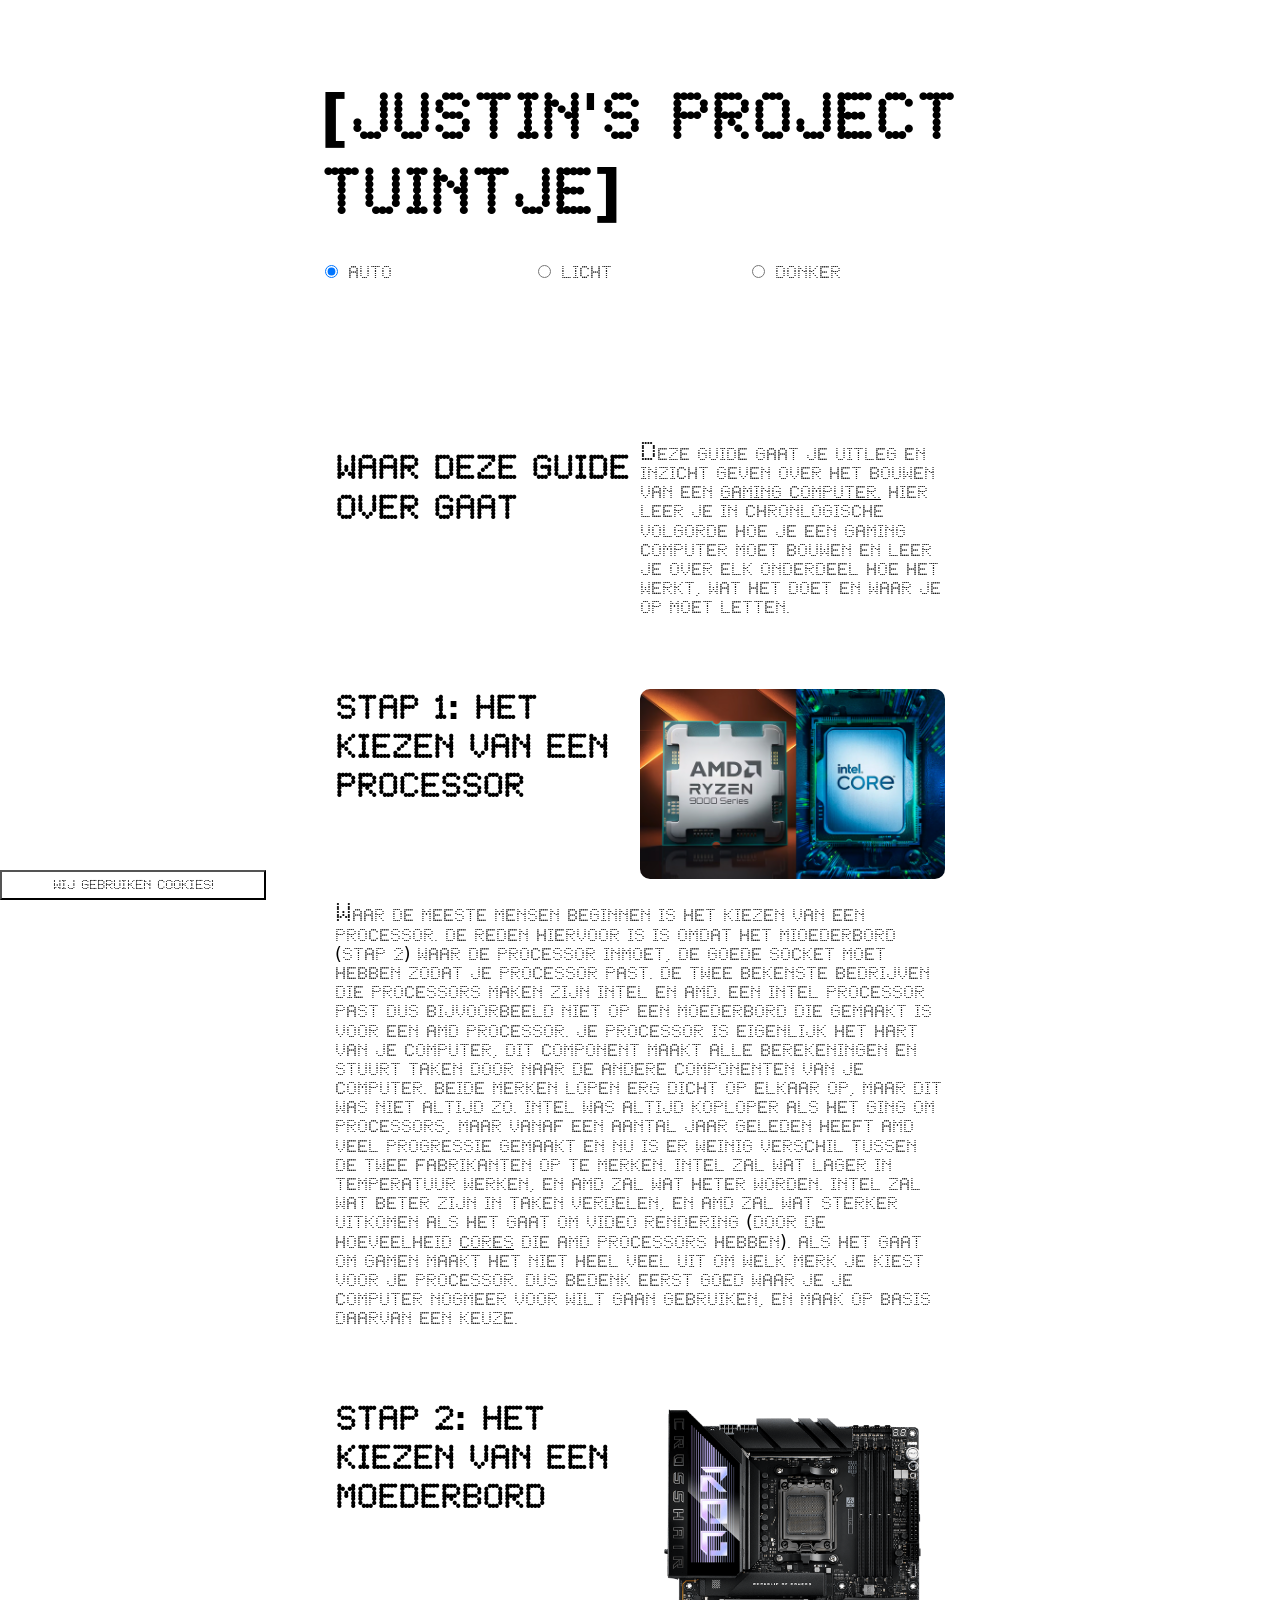
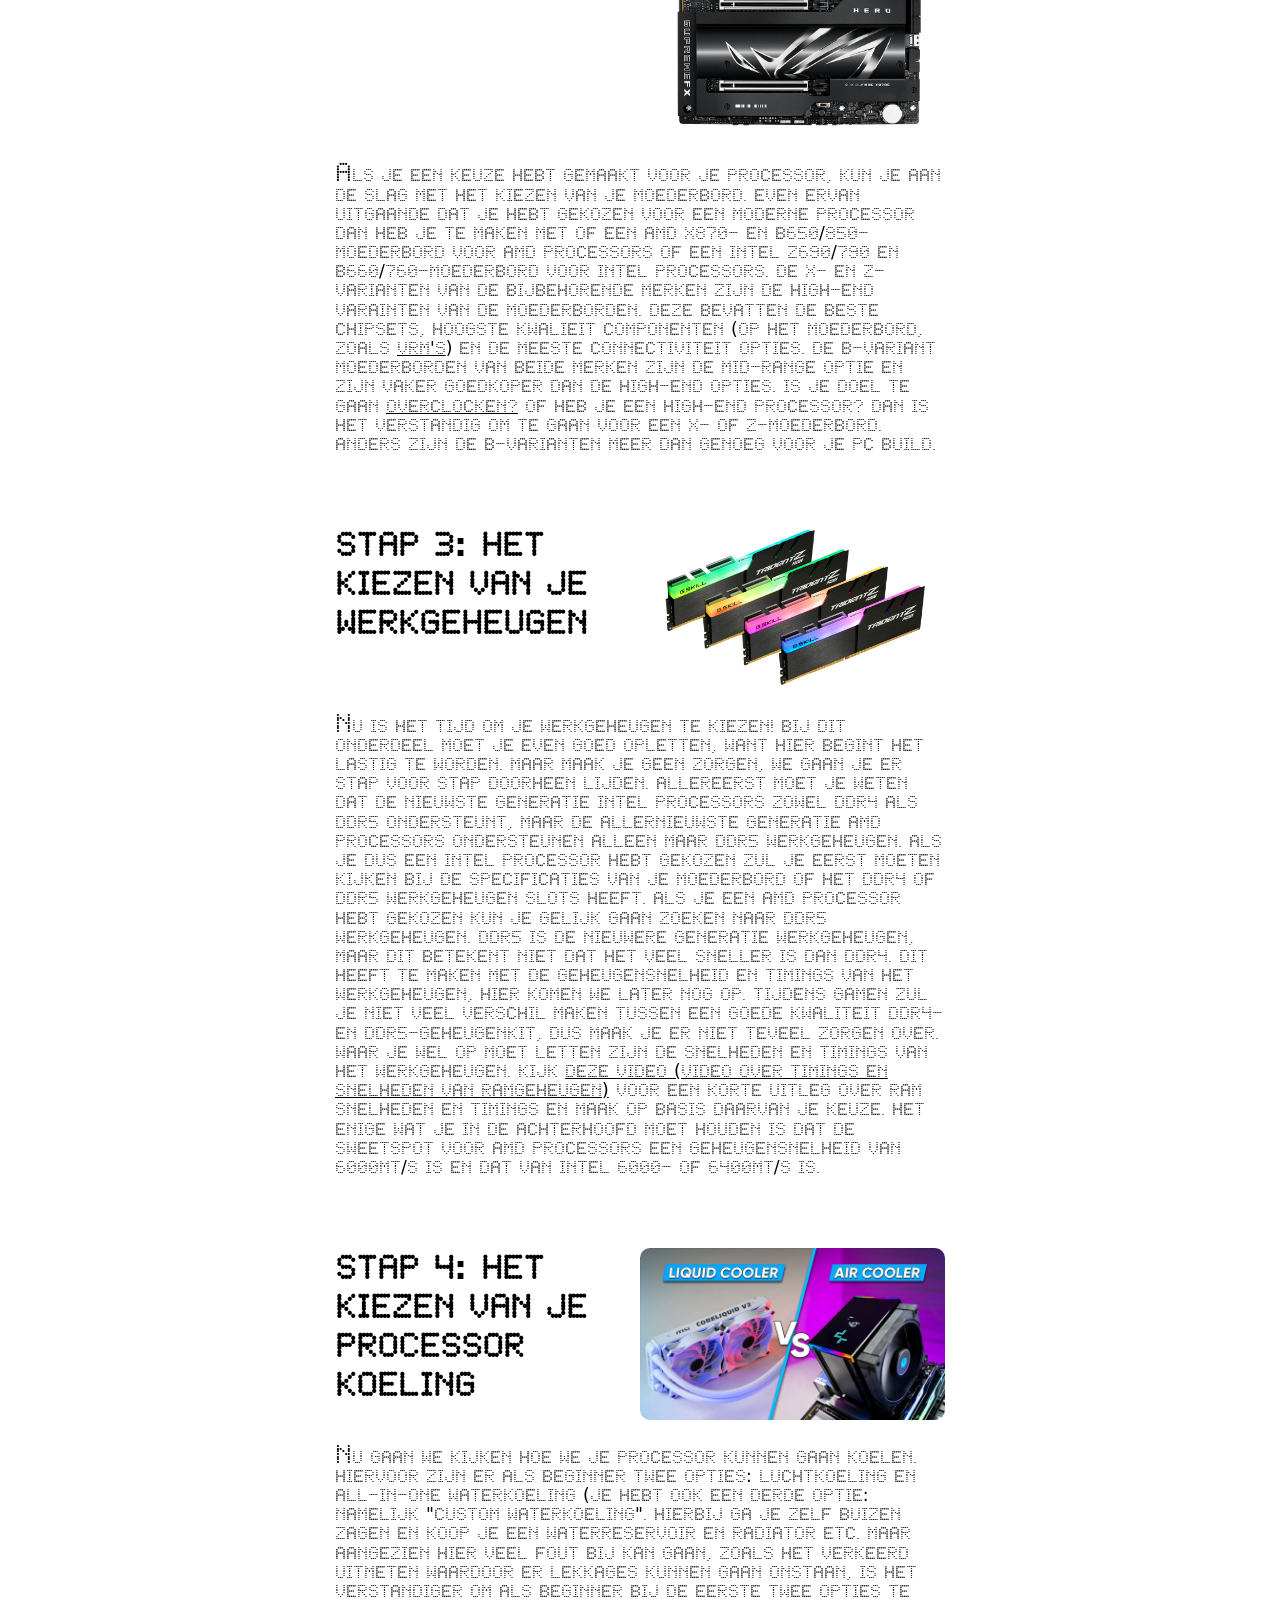
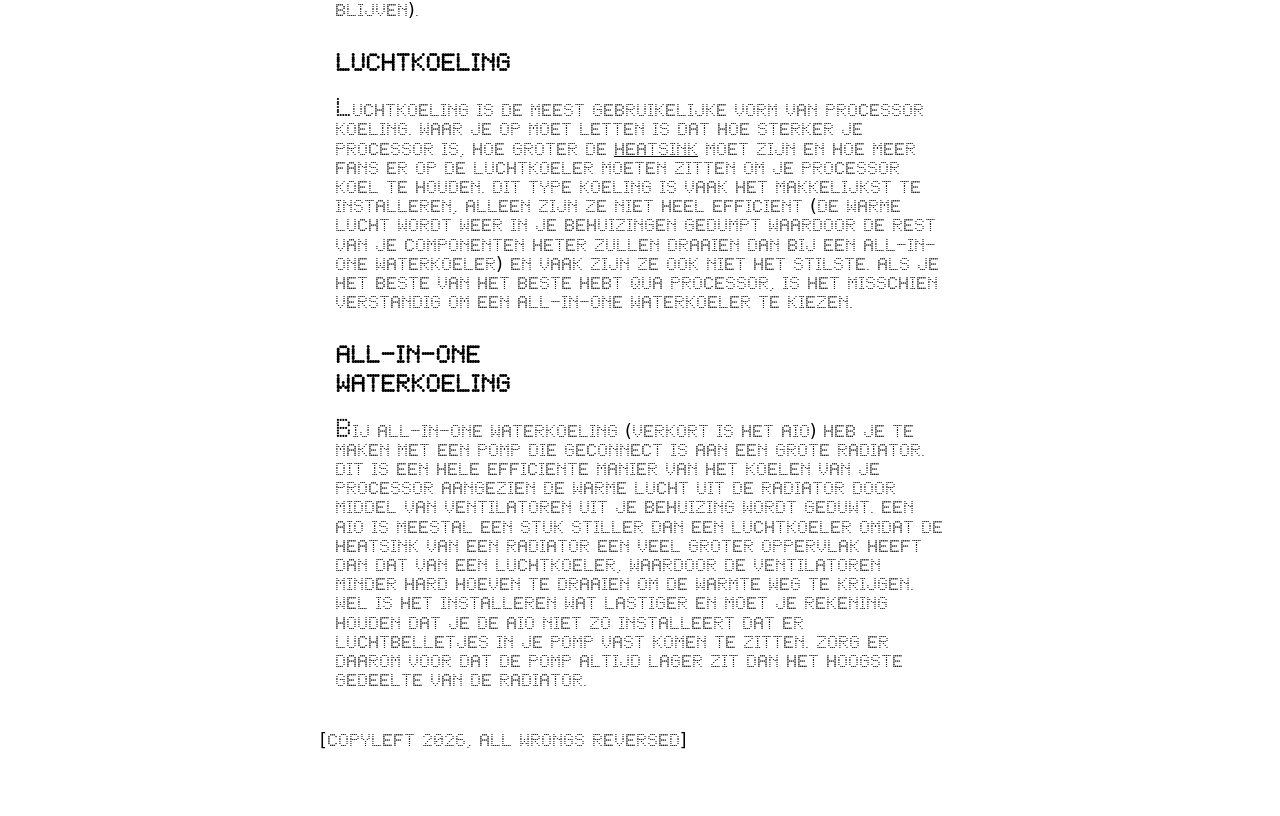
==== index.html @ 969cfd51 "aanpassingen htlm (alweer)" ====
<!doctype html>
<html lang="nl">
  <head>
    <meta charset="UTF-8" />
    <meta name="viewport" content="width=device-width, initial-scale=1.0" />
    <meta name="author" content="[jouw naam]" />
    <meta name="color-scheme" content="dark light" />

    <title>[Project tuintje van Justin]</title>
    <link rel="stylesheet" href="./assets/style/normal.css" />
    <script defer src="./assets/style/script.js"></script>

    <!-- Importeer het webring component, voeg jouw eigen domein toe in data-page -->
    <script
      data-page="[https://voorbeeld.nl]"
      src="https://digitaaltuintje.nl/webring.js"
      defer
    ></script>
  </head>
  <body>
    <h1>[Justin's project tuintje]</h1>
    <form>
      <label for="system-mode">
        <input
          type="radio"
          id="system-mode"
          name="color-theme"
          aria-label="Automatische light-dark mode"
          value="auto"
          checked
        />
        auto
      </label>
      <label for="light-mode">
        <input
          type="radio"
          id="light-mode"
          aria-label="lichte modus"
          name="color-theme"
          value="light"
        />
        Licht
      </label>
      <label for="dark-mode">
        <input
          type="radio"
          id="dark-mode"
          aria-label="Donkere modus"
          name="color-theme"
          value="dark"
        />
        Donker
      </label>
    </form>

    <main>
      <button onclick="openDialog()">Wij gebruiken cookies!</button>
      <dialog>
        <form method="dialog">
          <h2>Wij maken gebruik van cookies</h2>
          <p>
            Dit houdt in dat als je deze website bezoekt er data over je wordt
            verzameld en gedeeld wordt met onze partners. Data die over je
            verzameld wordt kan zijn gebruiksvoorkeuren (zoals systeem taal,
            regio), site activiteit en gedragsgevegens (reclame's die je hebt
            bezocht, device type, bezochte webpagina's etc).
          </p>
          <h3>Noodzakelijke cookies</h3>
          <p>
            Deze cookies zijn noodzakelijk voor een goede werking van de
            website. Ze zorgen ervoor dat je blijft ingelogd als je de website
            verlaat, of bij het onthouden van je cookie-instellingen. Zonder
            deze cookies kunnen bepaalde onderdelen van de website niet goed
            werken.
          </p>
          <button type="button" aria-label="Aan voor Noodzakelijke cookies">
            Aan
          </button>
          <button type="button" aria-label="Uit voor Noodzakelijke cookies">
            Uit
          </button>
          <h3>Analytische cookies</h3>
          <p>
            Deze cookies zijn bedoeld om de website eigenaar te laten begrijpen
            hoe de bezoeker de website gebruikt. Deze cookies kunnen bijhouden
            hoevaak de pagina's worden bezocht, hoe lang bezoekers op de pagina
            blijven en welke knoppen het meest worden aangeklikt.
          </p>
          <button type="button" aria-label="Aan voor Analytische cookies">
            Aan
          </button>
          <button type="button" aria-label="Uit voor Analytische cookies">
            Uit
          </button>
          <h3>voorkeurscookies</h3>
          <p>
            Deze cookies zijn ervoor bedoeld om gebruikersvoorkeuren en
            instellingen te onthouden. Deze cookies kunnen onthouden dat je de
            website in licht- of donkere-modus gebruikt of de geselecteerde
            taal. Hierdoor hoef je je voorkeuren niet opnieuw in te stellen als
            je de webite opnieuw bezoekt.
          </p>
          <button type="button" aria-label="Aan voor Voorkeurs cookies">
            Aan
          </button>
          <button type="button" aria-label="Uit voor Voorkeurs cookies">
            Uit
          </button>
          <h3>advertentiecookis</h3>
          <p>
            Deze cookies onthouden welke pagina's of producten je hebt bekeken,
            zo kunnen er gepersonaliseerde advertenties aan je worden getoond.
          </p>
          <button type="button" aria-label="Aan voor Advertentie cookies">
            Aan
          </button>
          <button type="button" aria-label="Uit voor Advertentie cookies">
            Uit
          </button>
          <h3>beveiligingscookies</h3>
          <p>
            Deze cookies helpen de gebruiker te beschermen tegen misbruik en
            aanvallen. Ze controleren bijvoorbeeld of verzoeken van een normale
            gebruiker afkomstig zijn en kunnen worden gebruikt om verdachte
            activiteiten te herkennen.
          </p>
          <button type="button" aria-label="Aan voor Beveiligings cookies">
            Aan
          </button>
          <button type="button" aria-label="Uit voor Beveiligingscookies">
            Uit
          </button>
        </form>
      </dialog>
      <article>
        <h2>Waar deze guide over gaat</h2>
        <p class="eersteParagraaf">
          Deze guide gaat je uitleg en inzicht geven over het bouwen van een
          <a
            href="https://en.wikipedia.org/wiki/Gaming_computer"
            target="_blank"
            >gaming computer.</a
          >
          Hier leer je in chronlogische volgorde hoe je een gaming computer moet
          bouwen en leer je over elk onderdeel hoe het werkt, wat het doet en
          waar je op moet letten.
        </p>
      </article>
      <article>
        <h2>Stap 1: Het kiezen van een processor</h2>
        <img
          src="/Afbeeldingen/AMD-vs-intel-CPU-graphic.jpg"
          alt="Foto van een Amd- en intel-processor"
        />
        <p>
          Waar de meeste mensen beginnen is het kiezen van een processor. De
          reden hiervoor is is omdat het mioederbord (stap 2) waar de processor
          inmoet, de goede socket moet hebben zodat je processor past. De twee
          bekenste bedrijven die processors maken zijn Intel en Amd. Een intel
          processor past dus bijvoorbeeld niet op een moederbord die gemaakt is
          voor een Amd processor. Je processor is eigenlijk het hart van je
          computer, dit component maakt alle berekeningen en stuurt taken door
          naar de andere componenten van je computer. Beide merken lopen erg
          dicht op elkaar op, maar dit was niet altijd zo. Intel was altijd
          koploper als het ging om processors, maar vanaf een aantal jaar
          geleden heeft Amd veel progressie gemaakt en nu is er weinig verschil
          tussen de twee fabrikanten op te merken. Intel zal wat lager in
          temperatuur werken, en amd zal wat heter worden. Intel zal wat beter
          zijn in taken verdelen, en amd zal wat sterker uitkomen als het gaat
          om video rendering (door de hoeveelheid
          <a
            href="https://www.tomshardware.com/news/cpu-core-definition,37658.html"
            target="_blank"
            >cores</a
          >
          die amd processors hebben). Als het gaat om gamen maakt het niet heel
          veel uit om welk merk je kiest voor je processor. Dus bedenk eerst
          goed waar je je computer nogmeer voor wilt gaan gebruiken, en maak op
          basis daarvan een keuze.
        </p>
      </article>
      <article>
        <h2>Stap 2: Het kiezen van een moederbord</h2>
        <img
          src="/Afbeeldingen/asus-rog-x870-e-hero.png"
          alt="foto van een Asus rog x870 moederbord"
        />
        <p>
          Als je een keuze hebt gemaakt voor je processor, kun je aan de slag
          met het kiezen van je moederbord. Even ervan uitgaande dat je hebt
          gekozen voor een moderne processor dan heb je te maken met of een Amd
          X870- en B650/850-moederbord voor Amd processors of een Intel Z690/790
          en B660/760-moederbord voor Intel processors. De X- en Z-varianten van
          de bijbehorende merken zijn de High-end varainten van de moederborden.
          Deze bevatten de beste chipsets, hoogste kwalieit componenten (op het
          moederbord, zoals
          <a
            href="https://www.corsair.com/us/en/explorer/glossary/what-are-vrms-on-a-motherboard/?srsltid=AfmBOoroQTD5XVGkFcjOzYCezVe9F6agPWI-8x5QyRUyrDZuUMSzJDFZ"
            target="_blank"
            >vrm's</a
          >) en de meeste connectiviteit opties. De B-variant moederborden van
          beide merken zijn de mid-range optie en zijn vaker goedkoper dan de
          high-end opties. Is je doel te gaan
          <a href="https://en.wikipedia.org/wiki/Overclocking" target="_blank"
            >overclocken?</a
          >
          Of heb je een high-end processor? Dan is het verstandig om te gaan
          voor een X- of Z-moederbord. Anders zijn de B-varianten meer dan
          genoeg voor je pc build.
        </p>
      </article>
      <article>
        <h2>Stap 3: Het kiezen van je werkgeheugen</h2>
        <img
          src="/Afbeeldingen/werkgeheugen.png"
          alt="Werkgeheugen van het merk G.skill"
        />
        <p>
          Nu is het tijd om je werkgeheugen te kiezen! Bij dit onderdeel moet je
          even goed opletten, want hier begint het lastig te worden. Maar maak
          je geen zorgen, we gaan je er stap voor stap doorheen lijden.
          Allereerst moet je weten dat de nieuwste generatie Intel processors
          zowel DDR4 als DDR5 ondersteunt, maar de allernieuwste generatie Amd
          processors ondersteunen alleen maar DDR5 werkgeheugen. Als je dus een
          Intel processor hebt gekozen zul je eerst moeten kijken bij de
          specificaties van je moederbord of het DDR4 of DDR5 werkgeheugen slots
          heeft. Als je een Amd processor hebt gekozen kun je gelijk gaan zoeken
          naar DDR5 werkgeheugen. DDR5 is de nieuwere generatie werkgeheugen,
          maar dit betekent niet dat het veel sneller is dan DDR4. Dit heeft te
          maken met de geheugensnelheid en timings van het werkgeheugen, hier
          komen we later nog op. Tijdens gamen zul je niet veel verschil maken
          tussen een goede kwaliteit DDR4- en DDR5-geheugenkit, dus maak je er
          niet teveel zorgen over. Waar je wel op moet letten zijn de snelheden
          en timings van het werkgeheugen. Kijk
          <a
            href="https://youtu.be/xYmOhUXgUp0?si=ZTJs4RPpckE2D-NC"
            target="_blank"
            >deze video (video over timings en snelheden van ramgeheugen)</a
          >
          voor een korte uitleg over ram snelheden en timings en maak op basis
          daarvan je keuze. Het enige wat je in de achterhoofd moet houden is
          dat de sweetspot voor AMD processors een geheugensnelheid van 6000MT/s
          is en dat van intel 6000- of 6400MT/s is.
        </p>
      </article>
      <article>
        <h2>Stap 4: Het kiezen van je processor koeling</h2>
        <img
          src="/Afbeeldingen/air-vs-liquid-cooling-pc.jpg"
          alt="Foto van een Luchtkoeler en een All-in-one waterkoeler"
        />
        <p>
          Nu gaan we kijken hoe we je processor kunnen gaan koelen. Hiervoor
          zijn er als beginner twee opties: luchtkoeling en All-in-one
          waterkoeling (je hebt ook een derde optie: namelijk "custom
          waterkoeling". Hierbij ga je zelf buizen zagen en koop je een
          waterreservoir en radiator etc. Maar aangezien hier veel fout bij kan
          gaan, zoals het verkeerd uitmeten waardoor er lekkages kunnen gaan
          onstaan, is het verstandiger om als beginner bij de eerste twee opties
          te blijven).
        </p>
        <h3>Luchtkoeling</h3>
        <p>
          Luchtkoeling is de meest gebruikelijke vorm van processor koeling.
          Waar je op moet letten is dat hoe sterker je processor is, hoe groter
          de
          <a
            href="https://www.corsair.com/us/en/explorer/diy-builder/cpu-coolers/what-is-a-heatsink/?srsltid=AfmBOoq-lfSpPiIoEZIoAhOpEZkceCC5BJKoafdk7Y1KDNQaMpU4NjB3"
            target="_blank"
            >heatsink</a
          >
          moet zijn en hoe meer fans er op de luchtkoeler moeten zitten om je
          processor koel te houden. Dit type koeling is vaak het makkelijkst te
          installeren, alleen zijn ze niet heel efficient (de warme lucht wordt
          weer in je behuizingen gedumpt waardoor de rest van je componenten
          heter zullen draaien dan bij een All-in-one waterkoeler) en vaak zijn
          ze ook niet het stilste. Als je het beste van het beste hebt qua
          processor, is het misschien verstandig om een All-in-one waterkoeler
          te kiezen.
        </p>
        <h3>All-in-one waterkoeling</h3>
        <p>
          Bij All-in-one waterkoeling (verkort is het Aio) heb je te maken met
          een pomp die geconnect is aan een grote radiator. Dit is een hele
          efficiente manier van het koelen van je processor aangezien de warme
          lucht uit de radiator door middel van ventilatoren uit je behuizing
          wordt geduwt. Een aio is meestal een stuk stiller dan een luchtkoeler
          omdat de heatsink van een radiator een veel groter oppervlak heeft dan
          dat van een luchtkoeler, waardoor de ventilatoren minder hard hoeven
          te draaien om de warmte weg te krijgen. Wel is het installeren wat
          lastiger en moet je rekening houden dat je de aio niet zo installeert
          dat er luchtbelletjes in je pomp vast komen te zitten. Zorg er daarom
          voor dat de pomp altijd lager zit dan het hoogste gedeelte van de
          radiator.
        </p>
      </article>
    </main>

    <footer>
      <p>[Copyleft 2026, all wrongs reversed]</p>
    </footer>
  </body>
</html>
---- assets/style/normal.css ----
/* FONT FACES */
@font-face {
  font-family: "Comic Relief";
  src: url(../type/ComicRelief-Regular.woff2);
  font-weight: 400;
  font-style: normal;
}

@font-face {
  font-family: "Lcd";
  src: url(../type/LED\ Dot-Matrix\ 400.ttf);
}

/*HTML EN SELECTORS*/

html {
  --whitespace-s: 1em;
  --whitespace-m: calc(var(--whitespace-s) * 2);
  --whitespace-l: calc(var(--whitespace-s) * 4);
  --whitespace-xs: calc(var(--whitespace-s) * 0.5);

  --step--6: clamp(0.4376rem, 0.5861rem + -0.1649vw, 0.549rem);
  --step--5: clamp(0.5858rem, 0.5747rem + 0.049vw, 0.6188rem);
  --step--4: clamp(0.625rem, 0.5417rem + 0.3704vw, 0.875rem);
  --step--3: clamp(0.6669rem, 0.4768rem + 0.845vw, 1.2373rem);

  --step--2: clamp(0.7815rem, 0.9106rem + -0.1435vw, 0.8784rem);
  --step--1: clamp(0.9372rem, 0.8813rem + 0.2486vw, 1.105rem);
  --step-0: clamp(1rem, 0.8125rem + 0.8333vw, 1.5625rem);
  --step-1: clamp(1.067rem, 0.6862rem + 1.6924vw, 2.2094rem);
  --step-2: clamp(1.1385rem, 0.4766rem + 2.9416vw, 3.1241rem);
  --step-3: clamp(1.2148rem, 0.1472rem + 4.7447vw, 4.4174rem);
  --step-4: clamp(1.2962rem, -0.3539rem + 7.3334vw, 6.2462rem);
  --step-5: clamp(1.383rem, -1.1001rem + 11.0358vw, 8.8322rem);

  color-scheme: light dark;
}

html:has([value="light"]:checked) {
  color-scheme: light;
  --background: linear-gradient(rgba(255, 246, 207, 1), rgba(255, 226, 99, 1));
  --textcolor: #0860bf;
  --bordercolor: 3px solid #595959;
  --colorlink: #f7b059;
  --colorvisited: purple;
  --coloroutline: 0.2em dotted red;
  --colorButtonDialog: rgb(230, 205, 91);
  --colorbuttonfocus: rgb(255, 247, 213);
  --colorbuttonactive: rgb(193, 186, 159);
}

html:has([value="dark"]:checked) {
  color-scheme: dark;
  --background: linear-gradient(rgba(91, 0, 181, 1), rgba(170, 0, 255, 1));
  --textcolor: #f4dd0b;
  --bordercolor: 3px solid #e8e8e8;
  --colorlink: #fd3a3a;
  --colorvisited: #d4f146;
  --coloroutline: 0.2em dotted #60f146;
  --colorButtonDialog: rgb(73, 0, 146);
  --colorbuttonfocus: rgb(193, 70, 255);
  --colorbuttonactive: rgb(136, 49, 180);
}

/*KLEUREN LINKS*/

a:link {
  color: var(--textcolor);
}

a:hover {
  color: var(--colorlink);
  font-size: 1.1em;
}

a:focus {
  color: var(--colorlink);
  outline: var(--coloroutline);
  font-size: 1.1em;
}

a:visited {
  color: var(--colorvisited);
}

button {
  font-family: "Lcd", system-ui;
}

body {
  font-family: "Lcd", system-ui;
  background-image: var(--background);
  color: var(--textcolor);
  margin-top: var(--whitespace-xs);
  margin-bottom: var(--whitespace-m);
  line-height: 1.2em;
  padding: 3em;
  max-width: 40em;
  margin: auto;
}

main p::first-letter {
  font-size: 1.5em;
}

form {
  margin-top: var(--whitespace-s);
  margin-bottom: var(--whitespace-m);
  font-size: var(--step--1);
}

img {
  max-width: 100%;
  height: auto;
  display: block;
  margin-bottom: var(--whitespace-s);
  margin-top: var(--whitespace-s);
  grid-column-start: 2;
  border-radius: 10px;
}
h1,
h2,
h3 {
  margin-top: var(--whitespace-xs);
  margin-bottom: var(--whitespace-xs);
  line-height: 1.2em;
}
h1 {
  font-size: var(--step-3);
}

h2 {
  font-size: var(--step-1);

  grid-column-start: 1;
}

h3 {
  font-size: var(--step-0);
  grid-column-start: 1;
}

article {
  border: var(--bordercolor);
  border-radius: 10px;
  padding: 15px;
  margin-top: var(--whitespace-xs);
  display: grid;
  grid-template-columns: 1fr 1fr;
}

p {
  font-size: var(--step--1);
  grid-column-start: span 2;
  margin-top: var(--whitespace-xs);
}

.eersteParagraaf {
  grid-column-start: 2;
}

/*COOKIE POPUP*/

dialog {
  background-color: var(--colorButtonDialog);
  color: var(--textcolor);
  max-width: 15em;
  max-height: 500px;
  position: fixed;
  right: 0;
  bottom: 30px;
  margin: 0;
  overflow-y: scroll;
}

form {
  display: grid;
  grid-template-columns: 1fr 1fr 1fr;
  grid-template-rows: 1fr 1fr 1fr 1fr 1fr 1fr;
}

dialog button {
  border-radius: 100%;
  color: var(--textcolor);
  padding: 0.5em;
  background-color: var(--background);
}

dialog p {
  font-size: var(--step--5);
  grid-column-start: 1;
  grid-column-end: 2;
  grid-row-start: span 6;
}

dialog h2 {
  font-size: var(--step--3);
  grid-column-start: span 4;
  grid-row-start: 1;
}

dialog h3 {
  font-size: var(--step--4);
  grid-column-start: span 4;
  grid-row-start: span 6;
}

button:first-child {
  position: fixed;
  bottom: 0;
  left: 0;
  background-color: var(--colorButtonDialog);
  color: var(--textcolor);
  padding: 0.5em 3.8em 0.5em 3.8em;
}

/*BUTTON STATES*/

button:focus {
  background-color: var(--colorbuttonfocus);
  outline: var(--coloroutline);
}

button:hover {
  background-color: var(--colorbuttonfocus);
}

button:active {
  background-color: var(--colorbuttonactive);
}
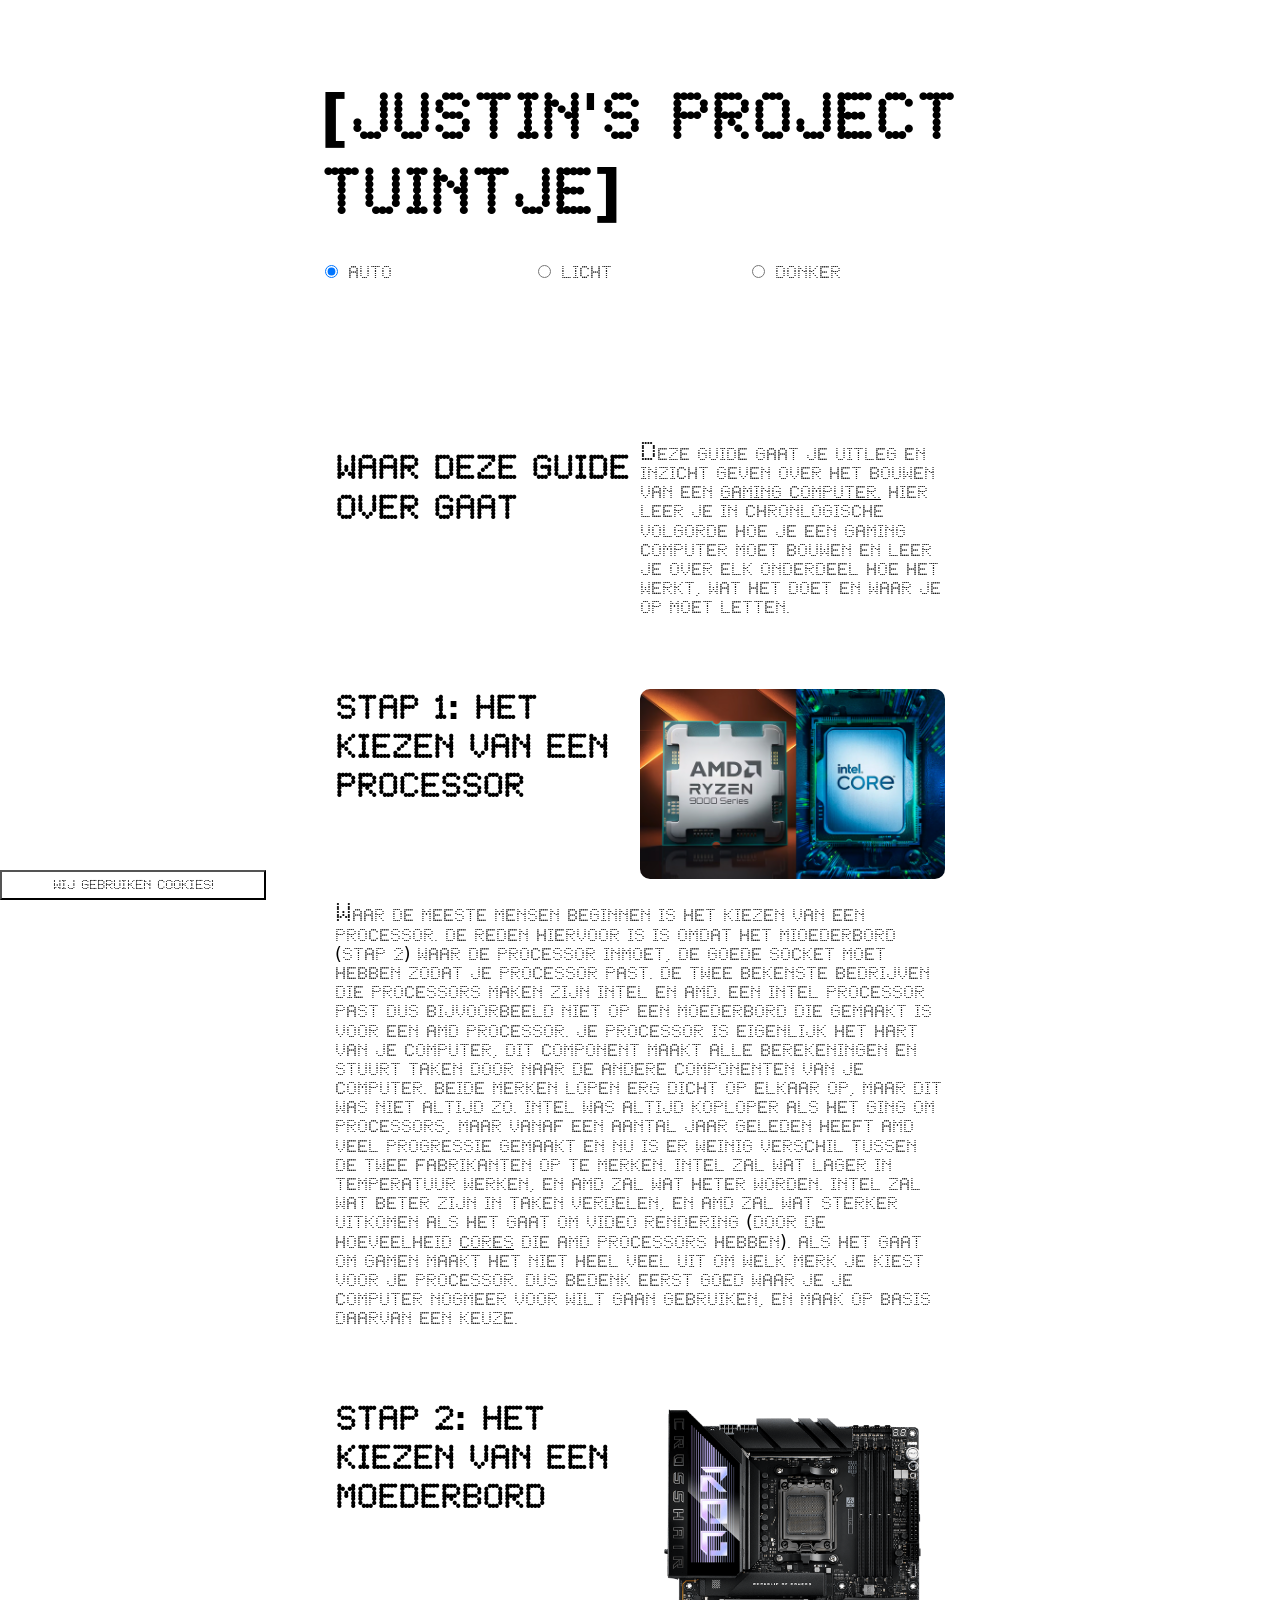
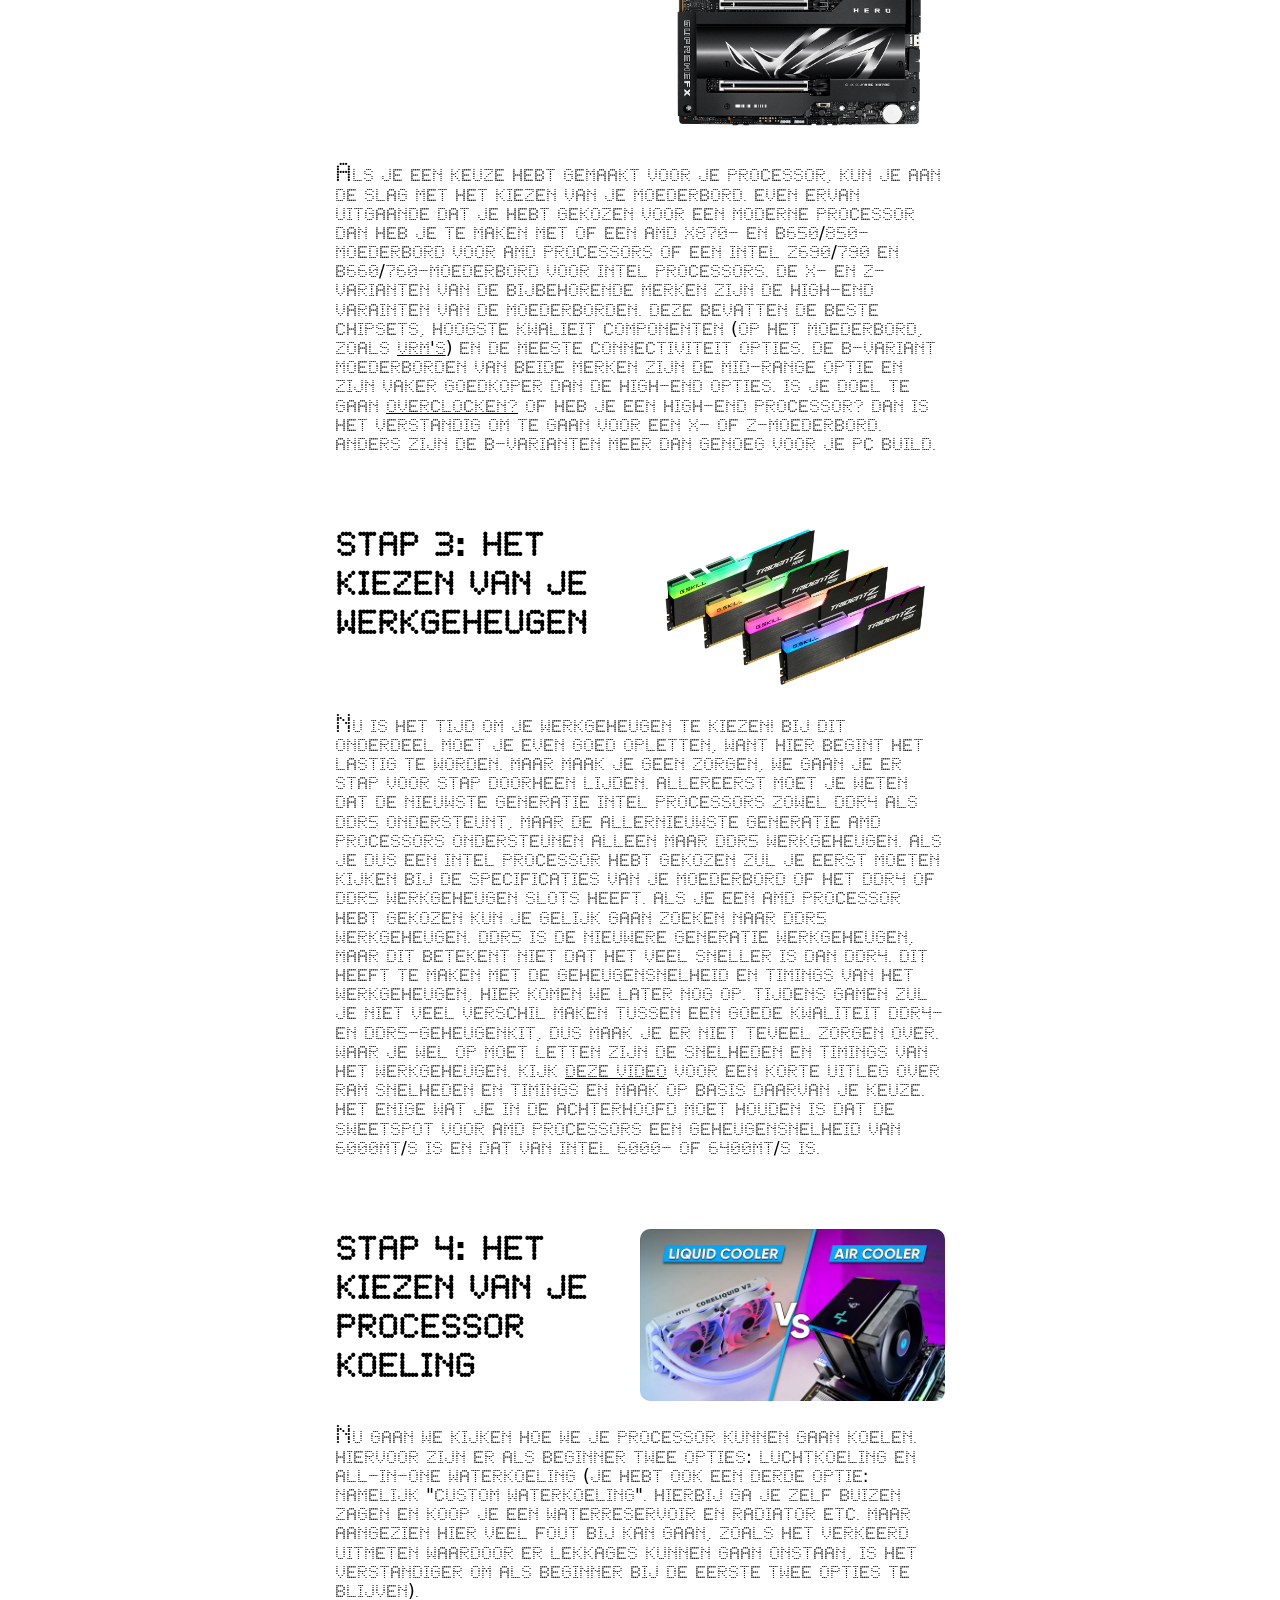
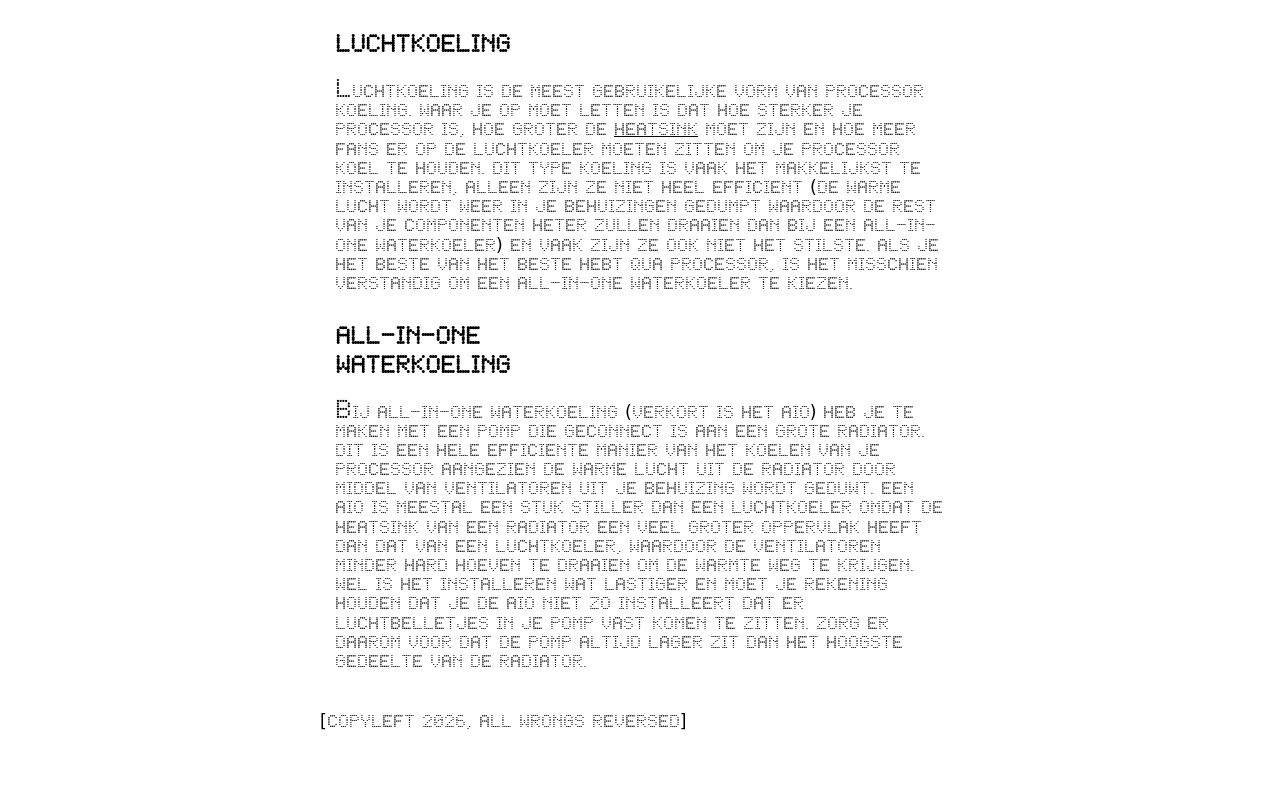
==== commit 1867cc34: "." ====
--- a/index.html
+++ b/index.html
@@ -138,6 +138,7 @@
           Deze guide gaat je uitleg en inzicht geven over het bouwen van een
           <a
             href="https://en.wikipedia.org/wiki/Gaming_computer"
+            aria-label="Link naar wikipedia over uitleg gaming computer"
             target="_blank"
             >gaming computer.</a
           >
@@ -170,6 +171,7 @@
           om video rendering (door de hoeveelheid
           <a
             href="https://www.tomshardware.com/news/cpu-core-definition,37658.html"
+            aria-label="Link naar Tomshardware over uitleg definitie processor cores"
             target="_blank"
             >cores</a
           >
@@ -196,12 +198,16 @@
           moederbord, zoals
           <a
             href="https://www.corsair.com/us/en/explorer/glossary/what-are-vrms-on-a-motherboard/?srsltid=AfmBOoroQTD5XVGkFcjOzYCezVe9F6agPWI-8x5QyRUyrDZuUMSzJDFZ"
+            aria-label="Link naar corsair forum over uitleg vrm's op een moederbord"
             target="_blank"
             >vrm's</a
           >) en de meeste connectiviteit opties. De B-variant moederborden van
           beide merken zijn de mid-range optie en zijn vaker goedkoper dan de
           high-end opties. Is je doel te gaan
-          <a href="https://en.wikipedia.org/wiki/Overclocking" target="_blank"
+          <a
+            href="https://en.wikipedia.org/wiki/Overclocking"
+            aria-label="Link naar wikipedia over wat overclocken is"
+            target="_blank"
             >overclocken?</a
           >
           Of heb je een high-end processor? Dan is het verstandig om te gaan
@@ -234,8 +240,9 @@
           en timings van het werkgeheugen. Kijk
           <a
             href="https://youtu.be/xYmOhUXgUp0?si=ZTJs4RPpckE2D-NC"
-            target="_blank"
-            >deze video (video over timings en snelheden van ramgeheugen)</a
+            aria-label="Link naar youtube over werkgeheugen snelheden en timings"
+            target="_blank"
+            >deze video</a
           >
           voor een korte uitleg over ram snelheden en timings en maak op basis
           daarvan je keuze. Het enige wat je in de achterhoofd moet houden is
@@ -267,6 +274,7 @@
           <a
             href="https://www.corsair.com/us/en/explorer/diy-builder/cpu-coolers/what-is-a-heatsink/?srsltid=AfmBOoq-lfSpPiIoEZIoAhOpEZkceCC5BJKoafdk7Y1KDNQaMpU4NjB3"
             target="_blank"
+            aria-label="Link naar corsair forum over wat een heatsink is en doet"
             >heatsink</a
           >
           moet zijn en hoe meer fans er op de luchtkoeler moeten zitten om je
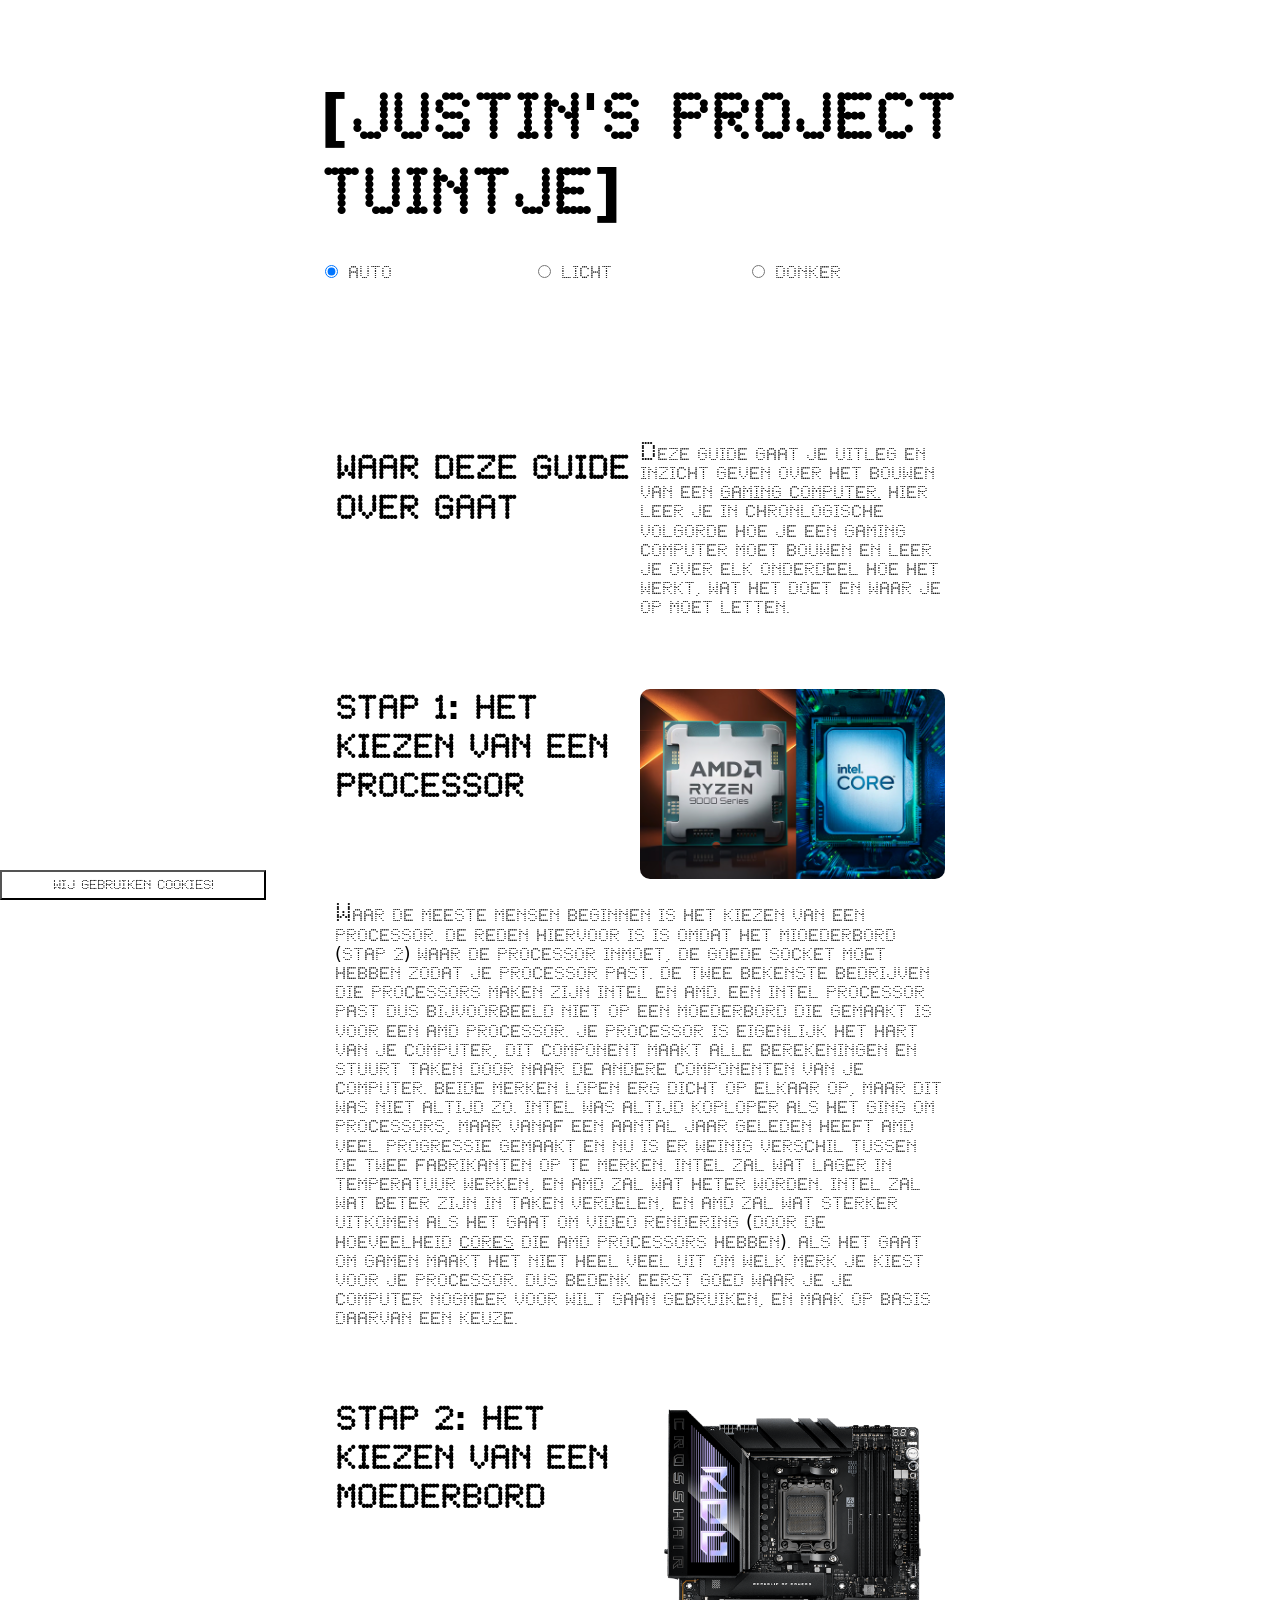
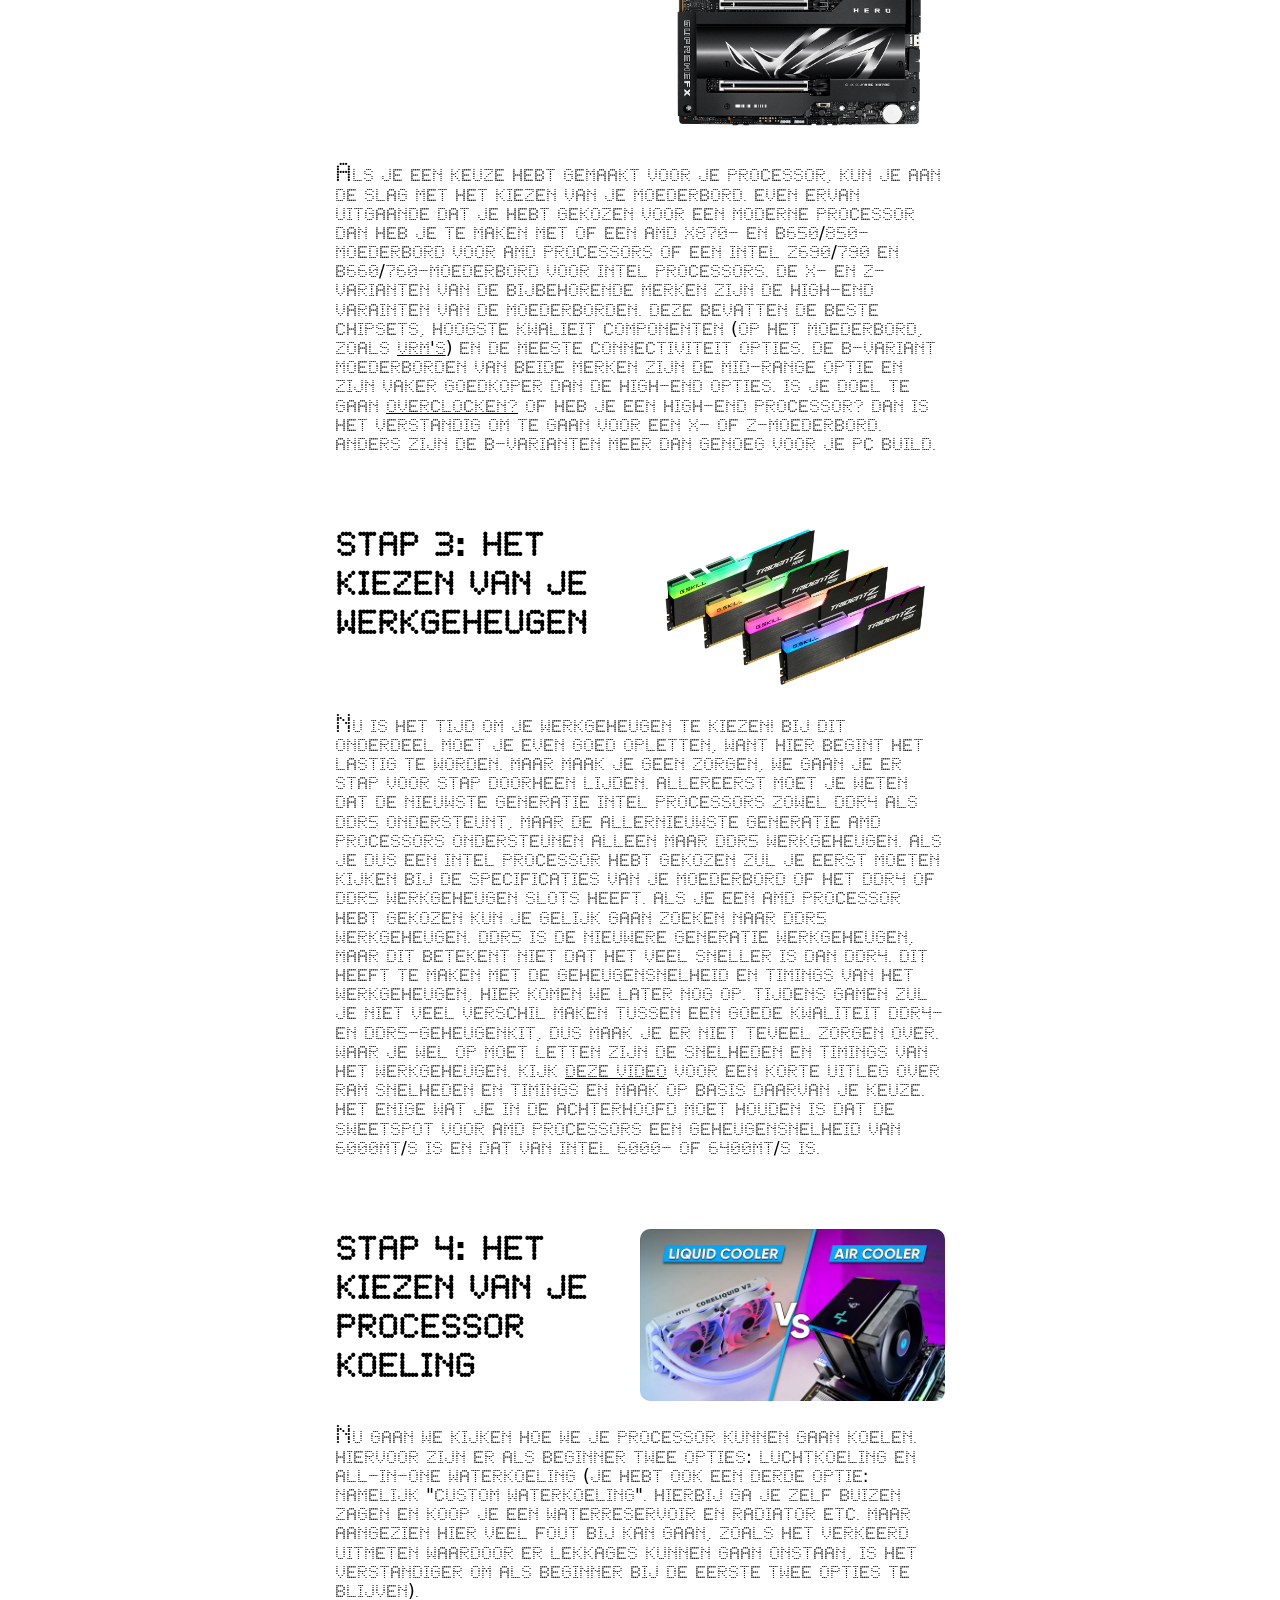
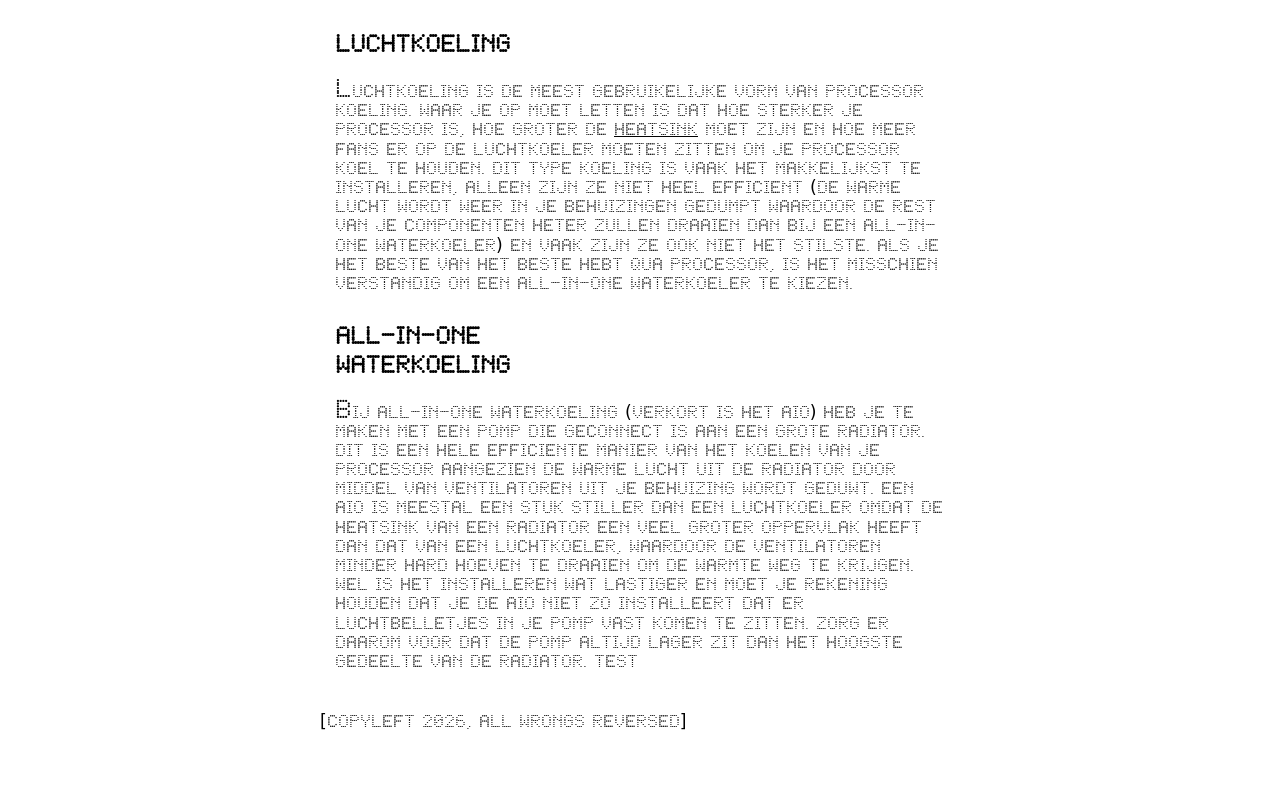
==== commit 2bbfb7db: "." ====
--- a/index.html
+++ b/index.html
@@ -299,7 +299,7 @@
           lastiger en moet je rekening houden dat je de aio niet zo installeert
           dat er luchtbelletjes in je pomp vast komen te zitten. Zorg er daarom
           voor dat de pomp altijd lager zit dan het hoogste gedeelte van de
-          radiator.
+          radiator. test
         </p>
       </article>
     </main>
--- a/assets/style/normal.css
+++ b/assets/style/normal.css
@@ -51,7 +51,7 @@
 
 html:has([value="dark"]:checked) {
   color-scheme: dark;
-  --background: linear-gradient(rgba(91, 0, 181, 1), rgba(170, 0, 255, 1));
+  --background: linear-gradient(rgb(64, 0, 127), rgb(125, 0, 188));
   --textcolor: #f4dd0b;
   --bordercolor: 3px solid #e8e8e8;
   --colorlink: #fd3a3a;
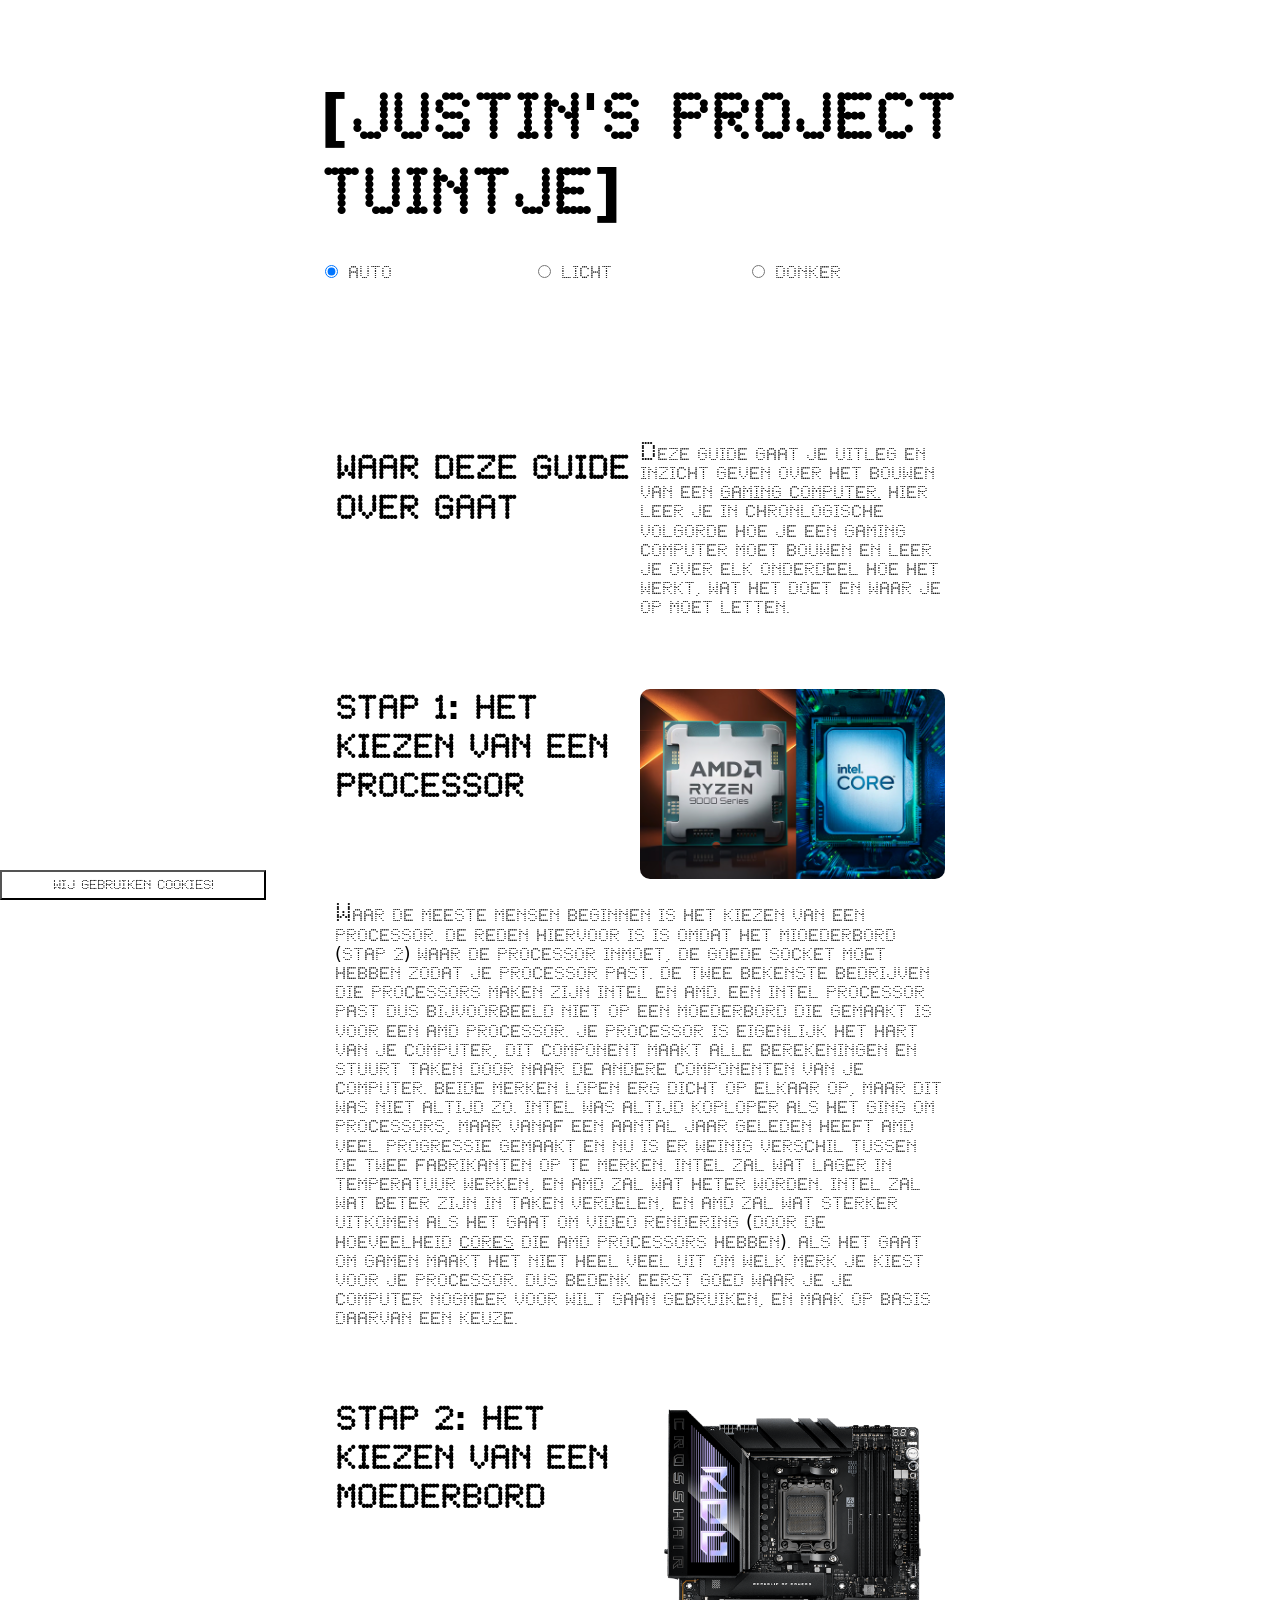
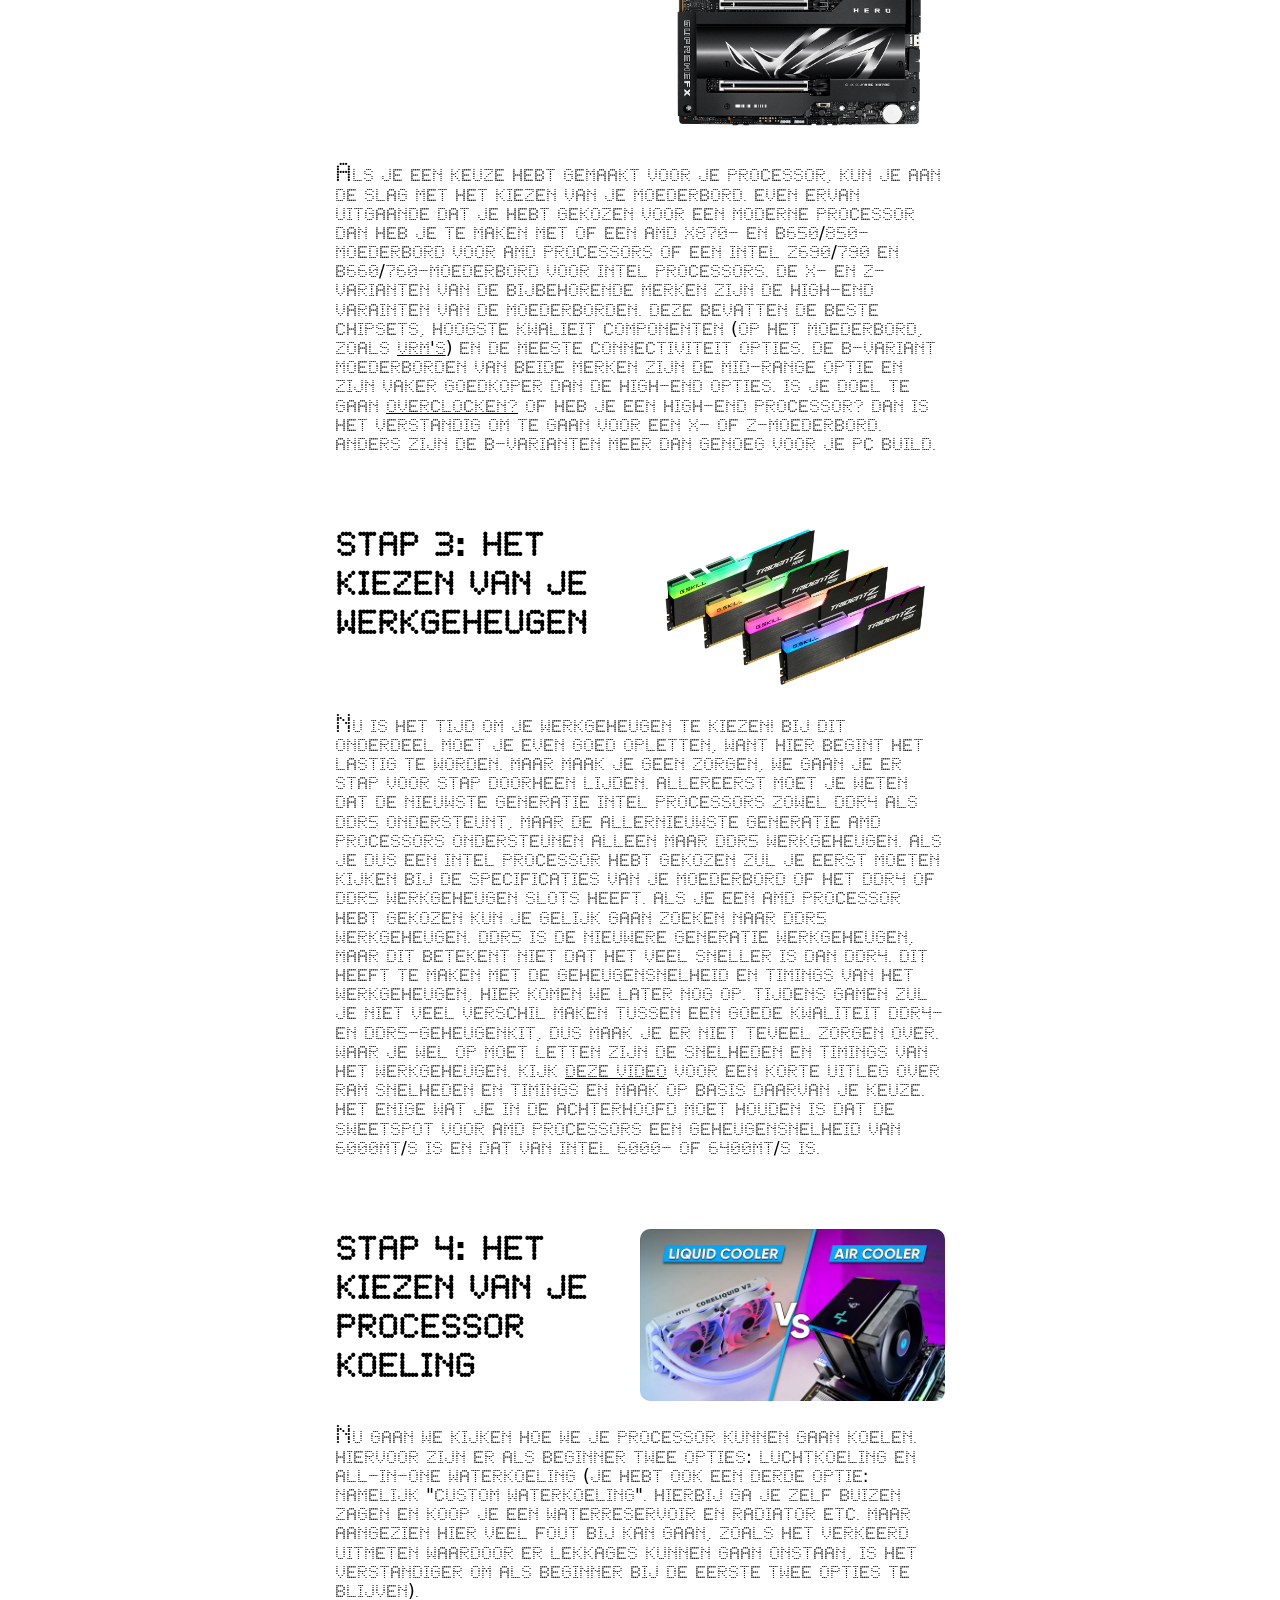
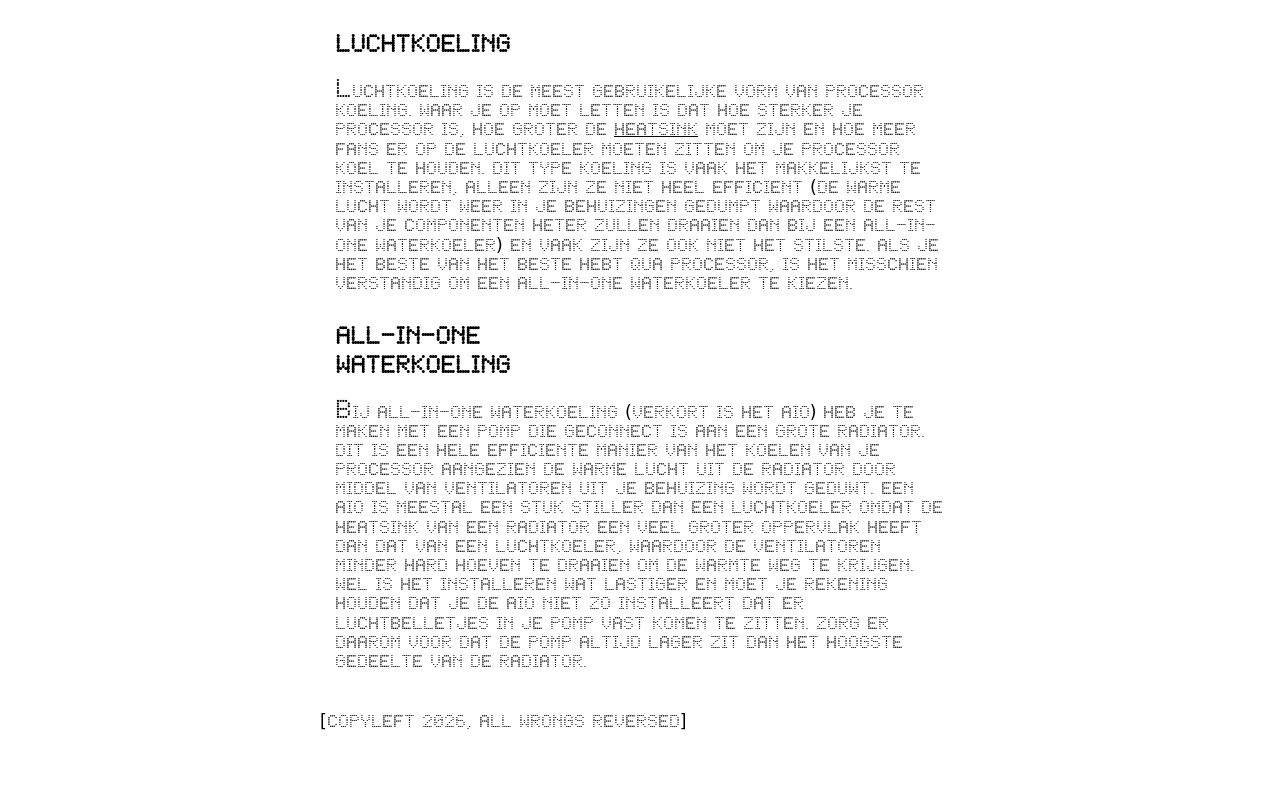
==== commit 431d057a: "." ====
--- a/index.html
+++ b/index.html
@@ -299,7 +299,7 @@
           lastiger en moet je rekening houden dat je de aio niet zo installeert
           dat er luchtbelletjes in je pomp vast komen te zitten. Zorg er daarom
           voor dat de pomp altijd lager zit dan het hoogste gedeelte van de
-          radiator. test
+          radiator.
         </p>
       </article>
     </main>
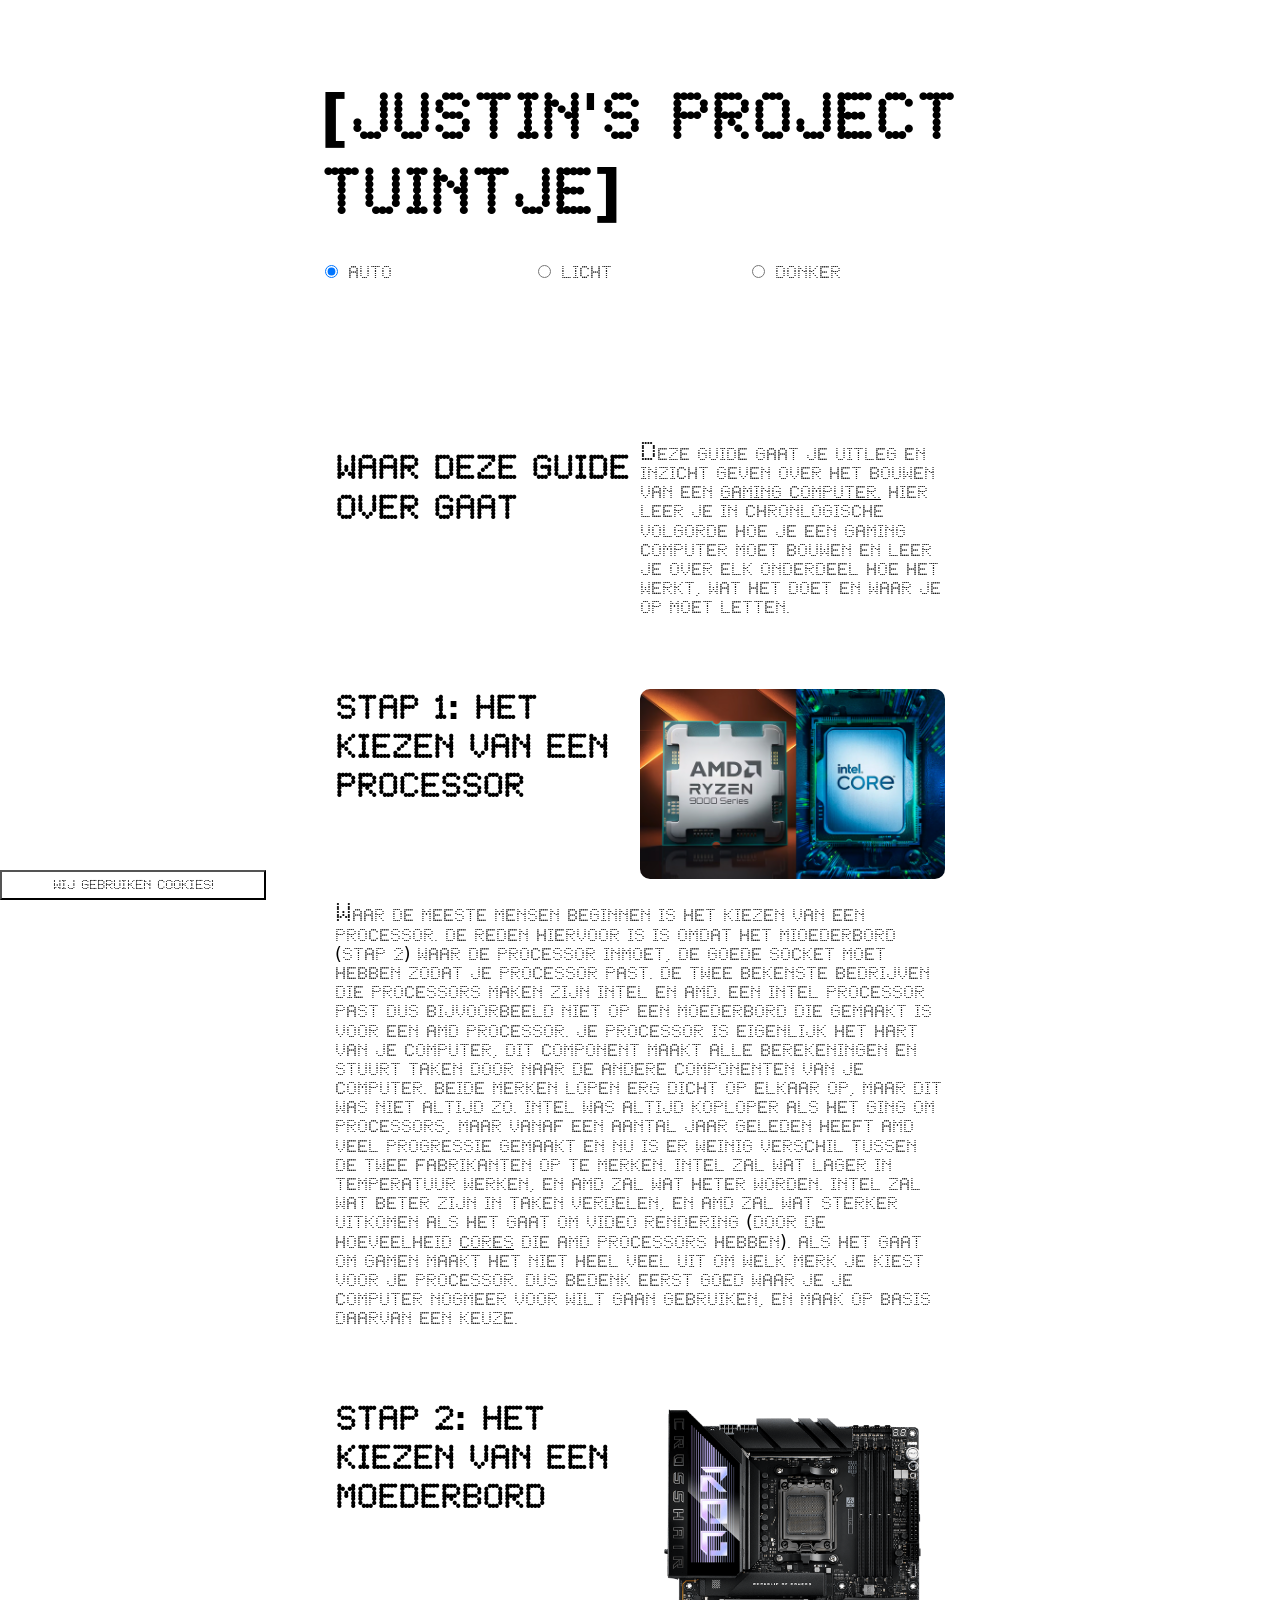
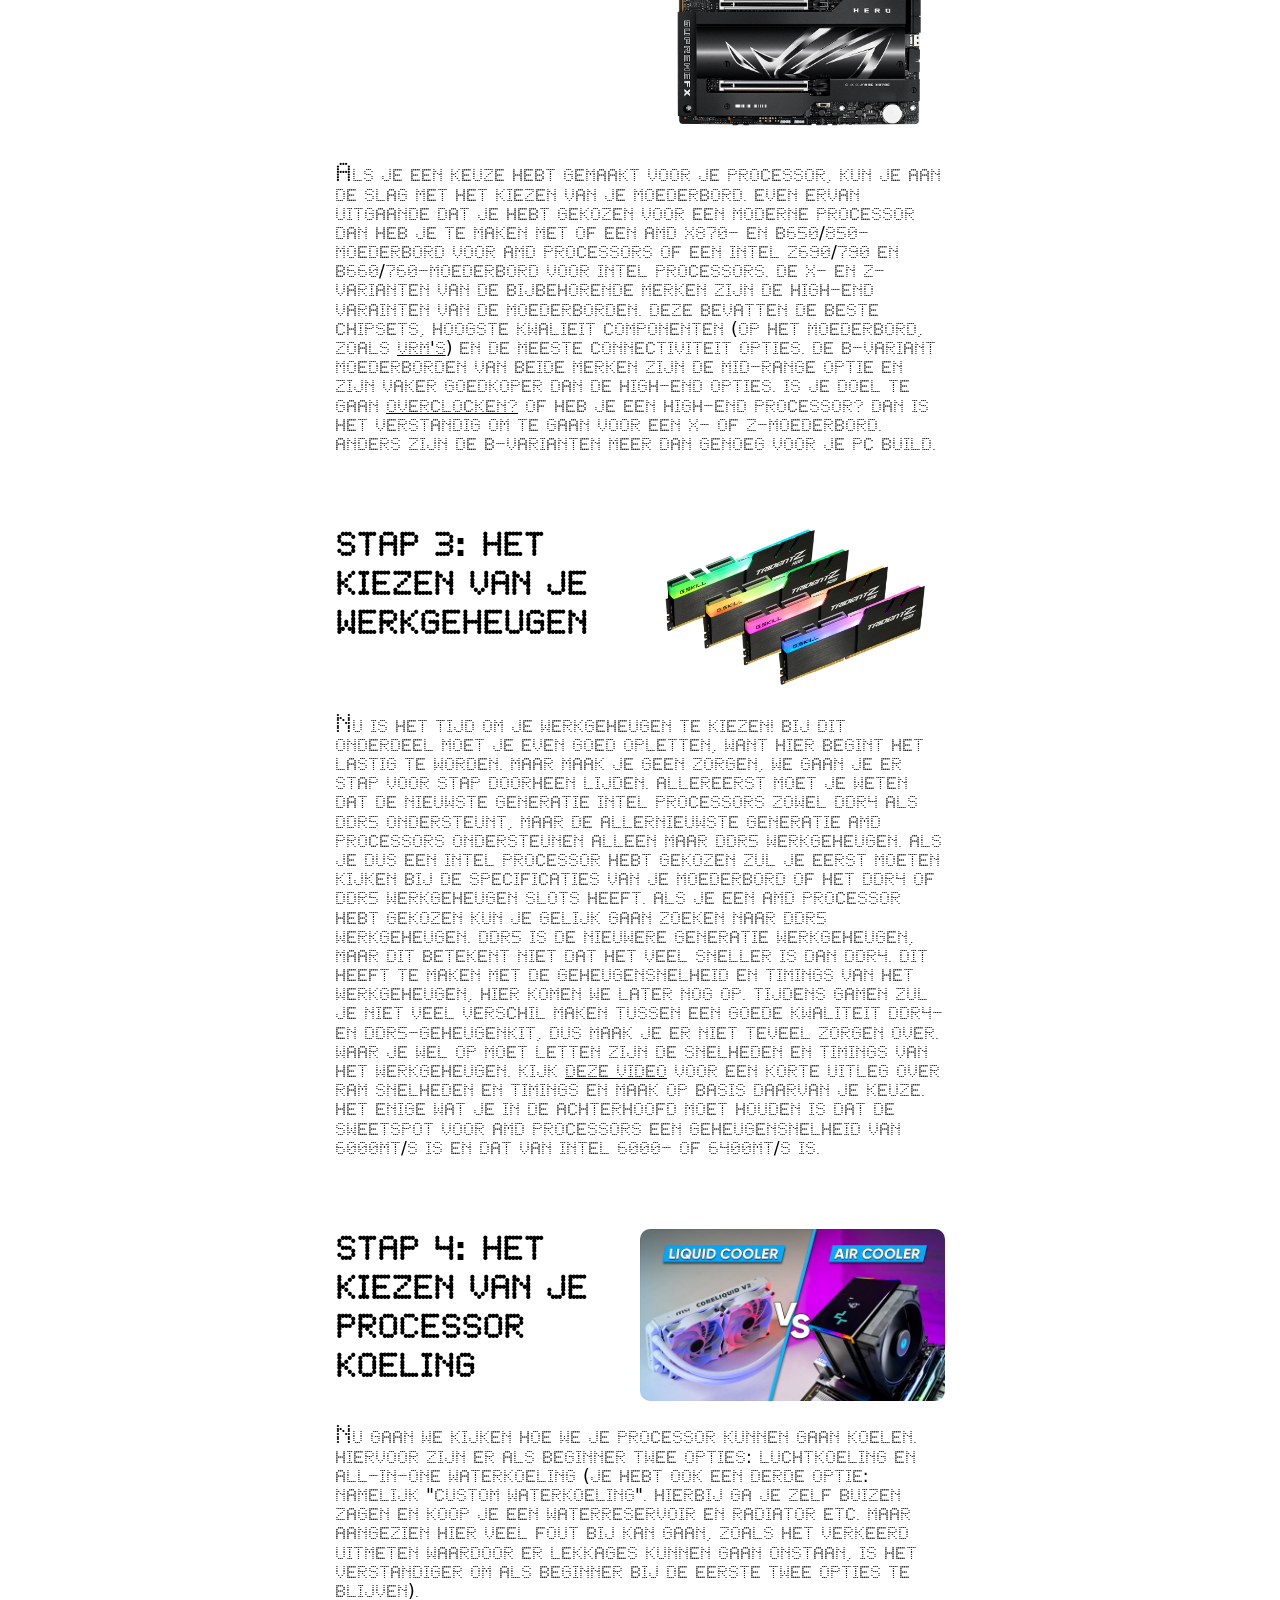
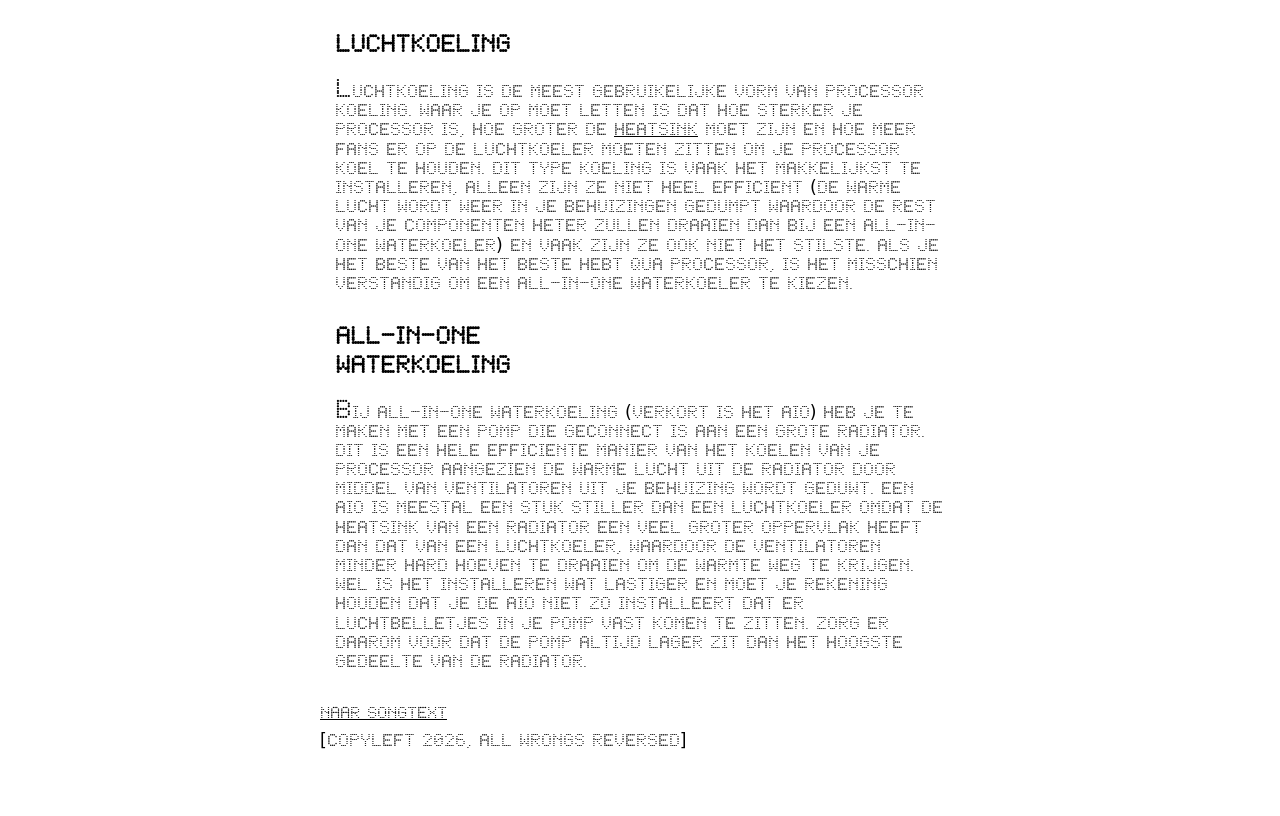
==== commit 6963fd05: "." ====
--- a/index.html
+++ b/index.html
@@ -302,6 +302,9 @@
           radiator.
         </p>
       </article>
+      <section>
+        <a href="./LetItHappenNummer/letithappen.html">Naar songtext</a>
+      </section>
     </main>
 
     <footer>
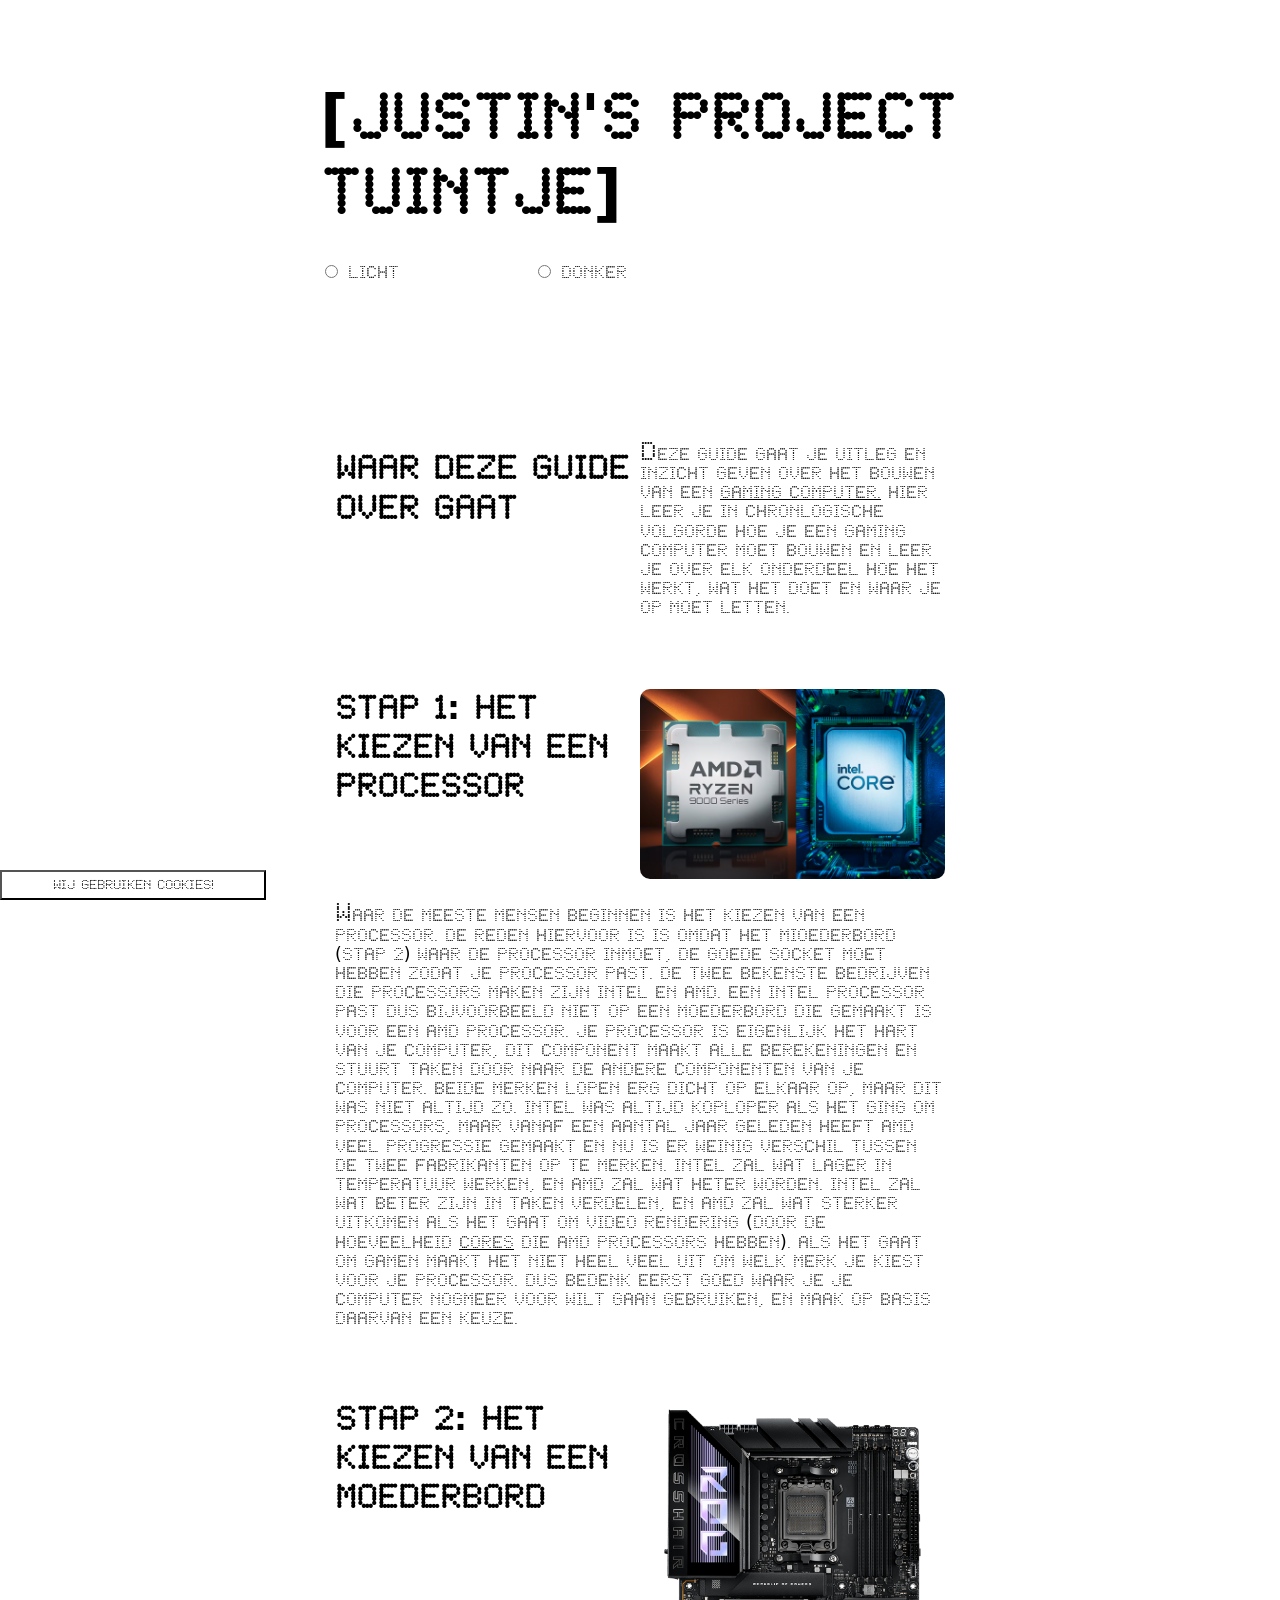
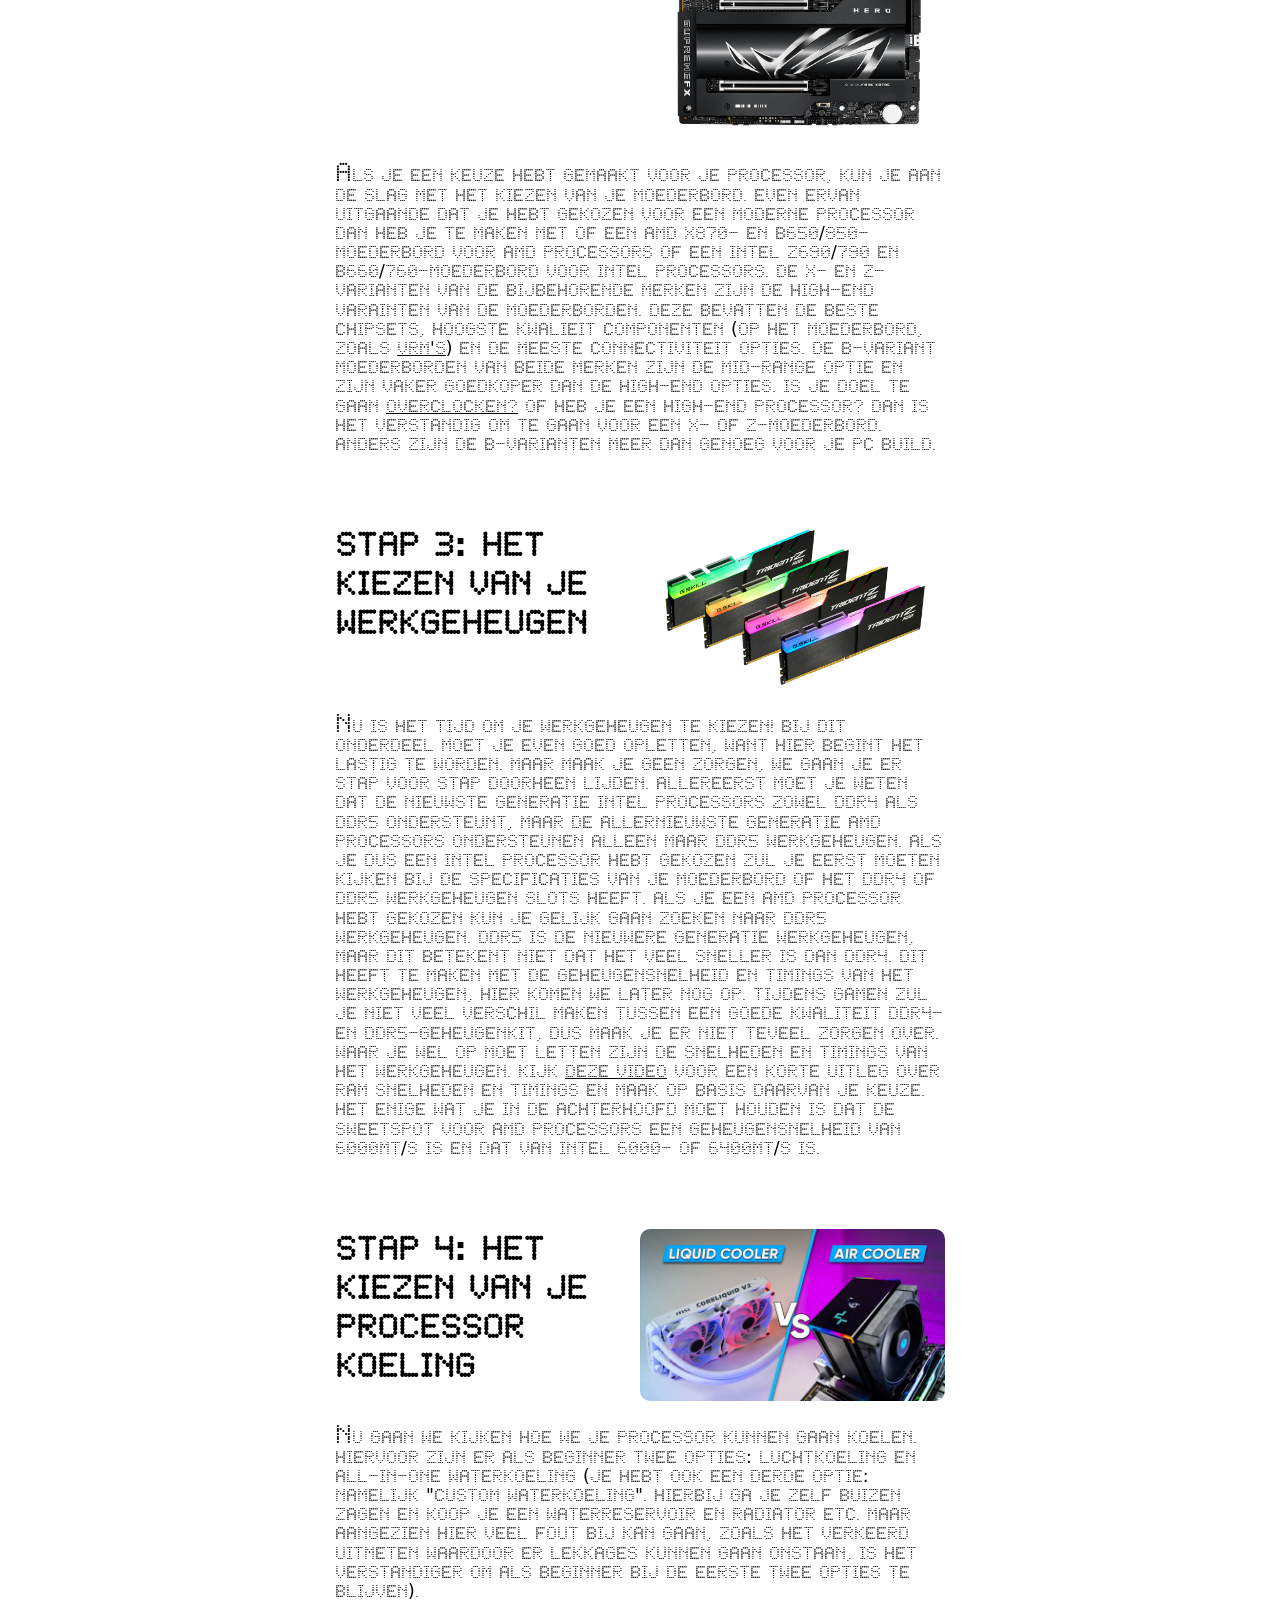
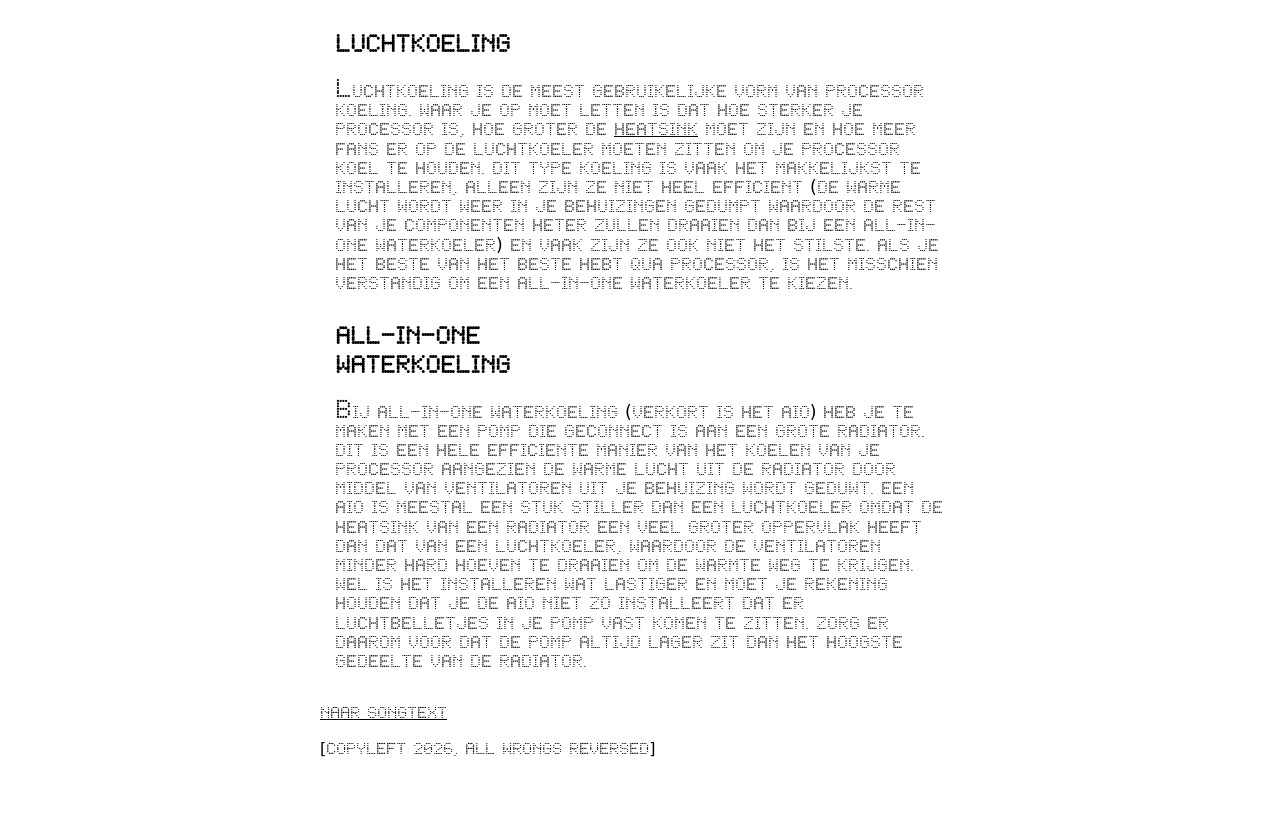
==== commit cea97d05: "." ====
--- a/index.html
+++ b/index.html
@@ -18,19 +18,9 @@
     ></script>
   </head>
   <body>
+    <div id="progress"></div>
     <h1>[Justin's project tuintje]</h1>
     <form>
-      <label for="system-mode">
-        <input
-          type="radio"
-          id="system-mode"
-          name="color-theme"
-          aria-label="Automatische light-dark mode"
-          value="auto"
-          checked
-        />
-        auto
-      </label>
       <label for="light-mode">
         <input
           type="radio"
--- a/assets/style/normal.css
+++ b/assets/style/normal.css
@@ -9,6 +9,56 @@
 @font-face {
   font-family: "Lcd";
   src: url(../type/LED\ Dot-Matrix\ 400.ttf);
+}
+
+@keyframes --progress-animatie {
+  from {
+    transform: scaleX(0);
+  }
+  to {
+    transform: scaleX(1);
+  }
+}
+
+@keyframes --header-inspring {
+  0% {
+    opacity: 0%;
+    transform: translateY(50px) scale(0.6);
+    letter-spacing: 10px;
+    filter: blur(5px);
+  }
+  100% {
+    opacity: 1;
+    transform: translateY(0) scale(1);
+    letter-spacing: 0px;
+    filter: blur(0);
+  }
+}
+
+@keyframes --article-inspring {
+  0% {
+    opacity: 0%;
+    letter-spacing: 5px;
+  }
+  100% {
+    opacity: 1;
+    letter-spacing: 0px;
+  }
+}
+
+@keyframes --afbeelding-inspring {
+  from {
+    opacity: 0;
+    transform: perspective(1200px) rotateY(-50deg) scale(0.6);
+    clip-path: circle(0%);
+    filter: blur(10px);
+  }
+  to {
+    opacity: 1;
+    transform: perspective(1200px) rotateY(0) scale(1);
+    clip-path: circle(100%);
+    filter: blur(0px);
+  }
 }
 
 /*HTML EN SELECTORS*/
@@ -47,6 +97,7 @@
   --colorButtonDialog: rgb(230, 205, 91);
   --colorbuttonfocus: rgb(255, 247, 213);
   --colorbuttonactive: rgb(193, 186, 159);
+  --colorprogress: linear-gradient(90deg, #5408bf, #080ebf);
 }
 
 html:has([value="dark"]:checked) {
@@ -60,6 +111,7 @@
   --colorButtonDialog: rgb(73, 0, 146);
   --colorbuttonfocus: rgb(193, 70, 255);
   --colorbuttonactive: rgb(136, 49, 180);
+  --colorprogress: linear-gradient(90deg, #f4b60b, #f4dd0b);
 }
 
 /*KLEUREN LINKS*/
@@ -97,6 +149,20 @@
   padding: 3em;
   max-width: 40em;
   margin: auto;
+}
+
+#progress {
+  position: fixed;
+  top: 0;
+  left: 0;
+  width: 100%;
+  height: 5px;
+  background-image: var(--colorprogress);
+  transform-origin: 0 50%;
+  animation-name: --progress-animatie;
+  animation-timing-function: linear;
+  animation-timeline: scroll();
+  z-index: 9999;
 }
 
 main p::first-letter {
@@ -117,7 +183,12 @@
   margin-top: var(--whitespace-s);
   grid-column-start: 2;
   border-radius: 10px;
-}
+  animation-name: --afbeelding-inspring;
+  animation-timing-function: linear;
+  animation-timeline: view();
+  animation-range: entry 0% cover 50%;
+}
+
 h1,
 h2,
 h3 {
@@ -129,15 +200,20 @@
   font-size: var(--step-3);
 }
 
-h2 {
+main article h2 {
   font-size: var(--step-1);
-
   grid-column-start: 1;
-}
-
-h3 {
+  animation-name: --header-inspring;
+  animation-timeline: view();
+  animation-range: entry 0% cover 50%;
+}
+
+main article h3 {
   font-size: var(--step-0);
   grid-column-start: 1;
+  animation-name: --header-inspring;
+  animation-timeline: view();
+  animation-range: entry 0% cover 60%;
 }
 
 article {
@@ -149,10 +225,13 @@
   grid-template-columns: 1fr 1fr;
 }
 
-p {
+main article p {
   font-size: var(--step--1);
   grid-column-start: span 2;
   margin-top: var(--whitespace-xs);
+  animation-name: --article-inspring;
+  animation-timeline: view();
+  animation-range: entry 0% cover 40%;
 }
 
 .eersteParagraaf {
@@ -171,6 +250,7 @@
   bottom: 30px;
   margin: 0;
   overflow-y: scroll;
+  z-index: 9999;
 }
 
 form {
@@ -184,6 +264,7 @@
   color: var(--textcolor);
   padding: 0.5em;
   background-color: var(--background);
+  z-index: 9999;
 }
 
 dialog p {
@@ -211,6 +292,7 @@
   left: 0;
   background-color: var(--colorButtonDialog);
   color: var(--textcolor);
+  z-index: 9998;
   padding: 0.5em 3.8em 0.5em 3.8em;
 }
 
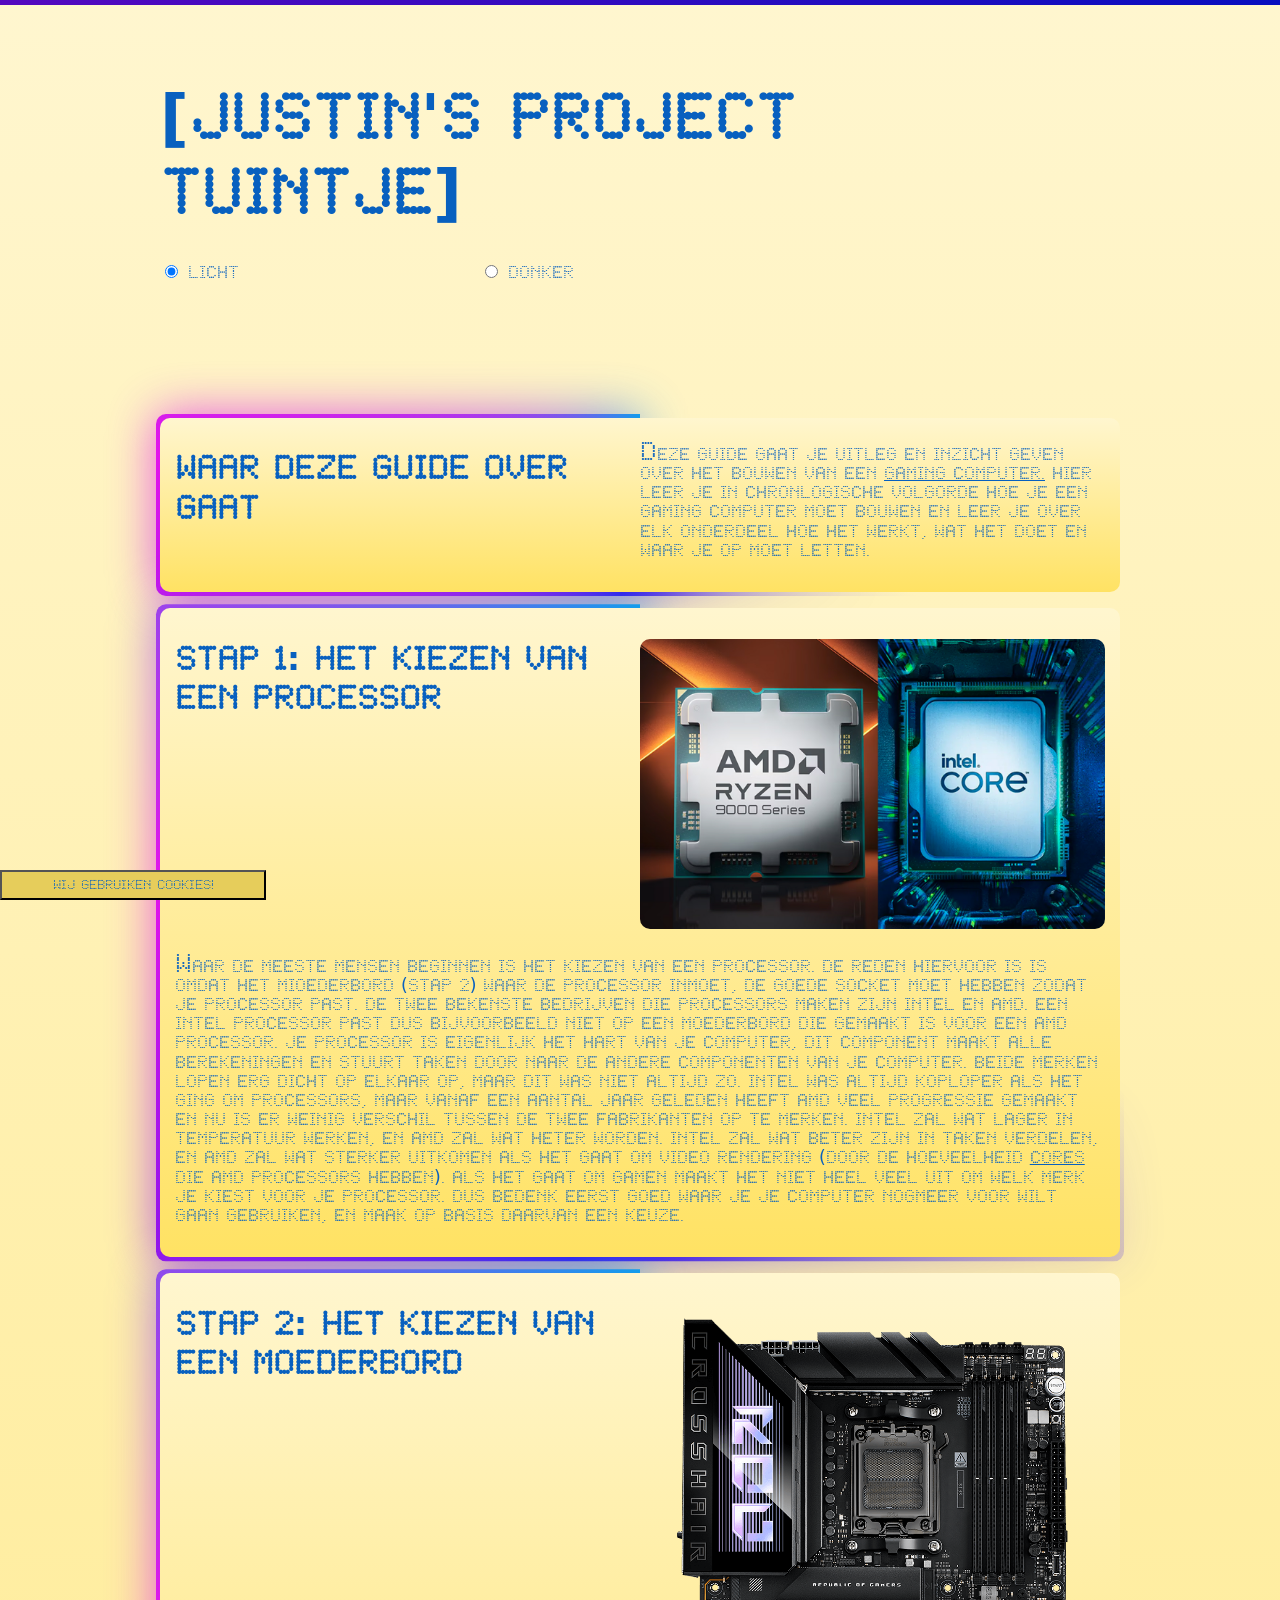
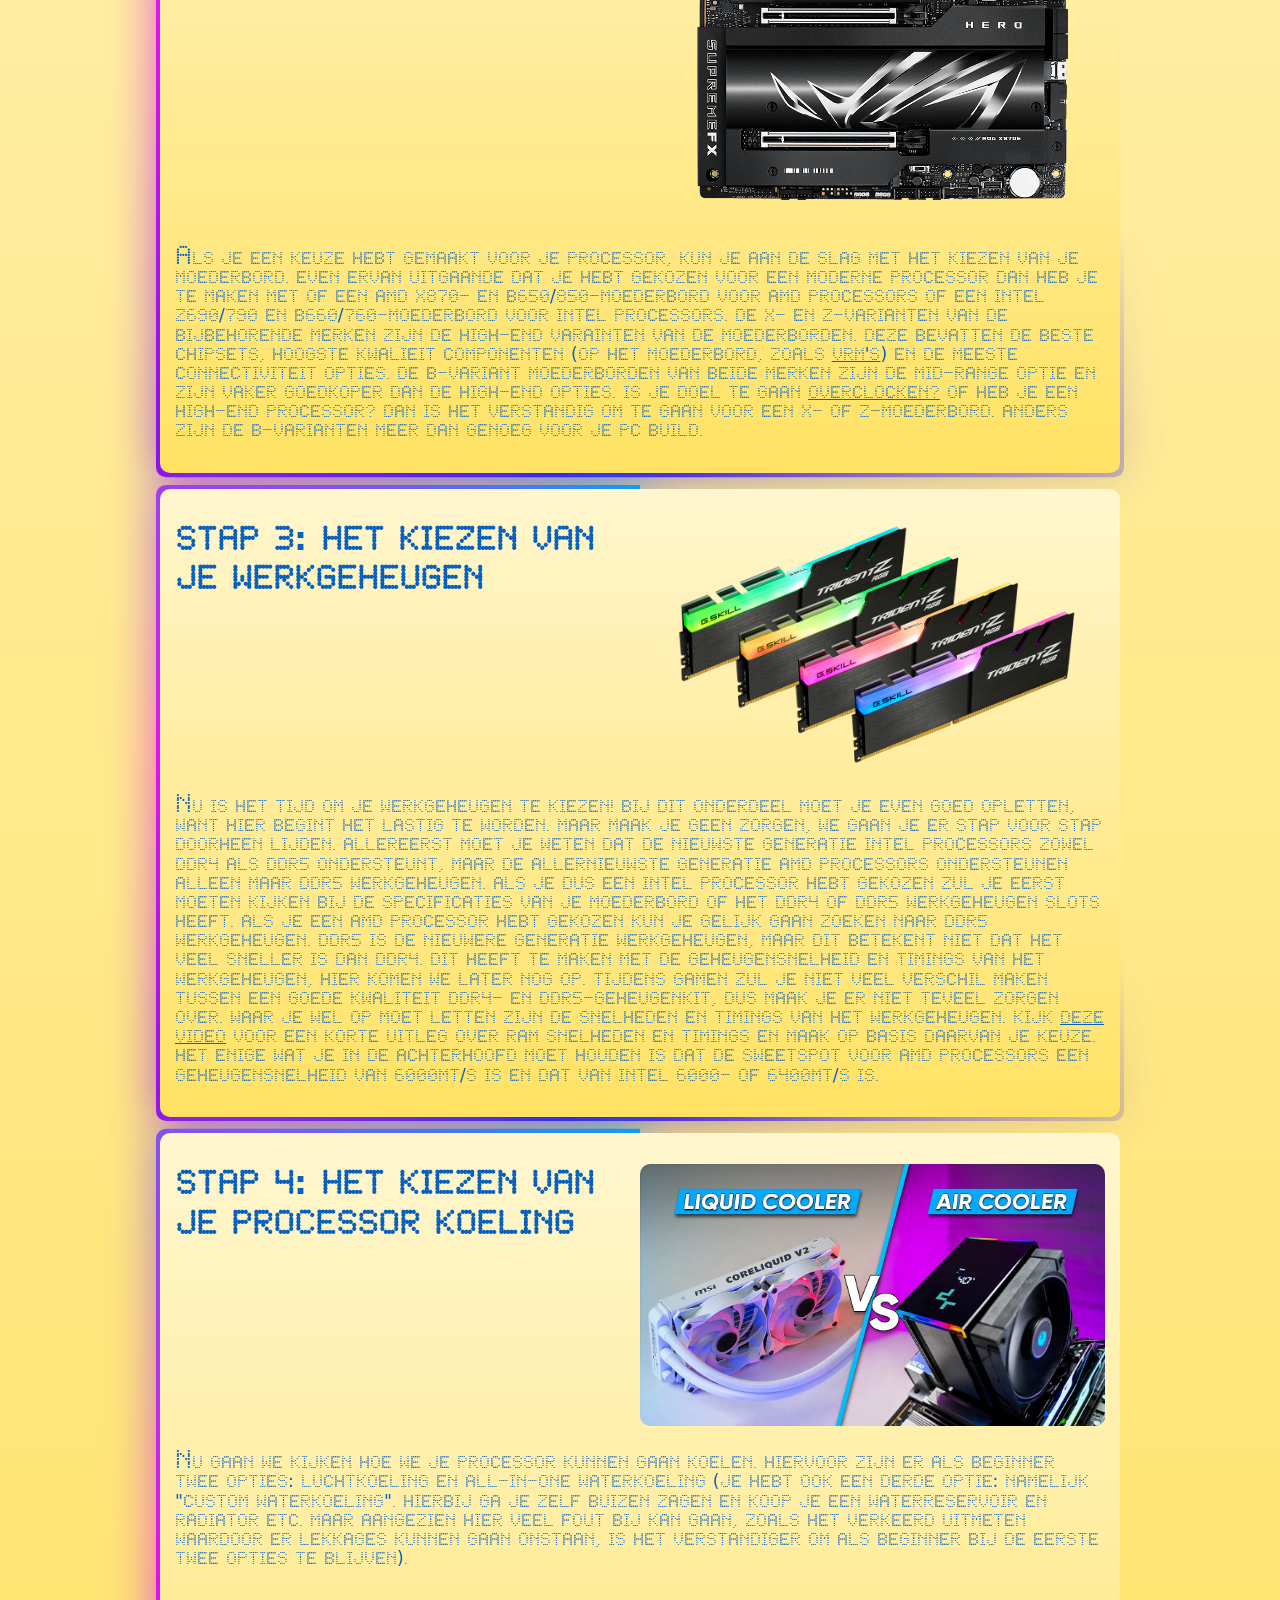
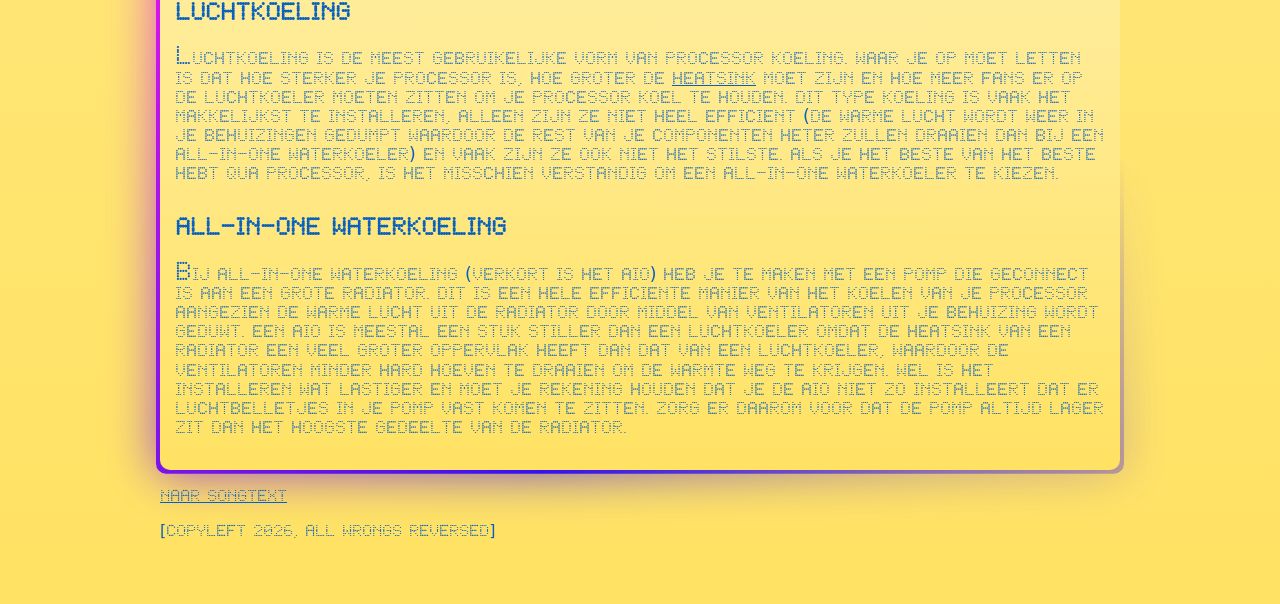
==== commit 1037d9e4: "." ====
--- a/index.html
+++ b/index.html
@@ -28,6 +28,7 @@
           aria-label="lichte modus"
           name="color-theme"
           value="light"
+          checked
         />
         Licht
       </label>
--- a/assets/style/normal.css
+++ b/assets/style/normal.css
@@ -59,6 +59,21 @@
     clip-path: circle(100%);
     filter: blur(0px);
   }
+}
+
+@keyframes --border-spin {
+  from {
+    --angle: 0deg;
+  }
+  to {
+    --angle: 360deg;
+  }
+}
+
+@property --angle {
+  syntax: "<angle>";
+  initial-value: 0deg;
+  inherits: false;
 }
 
 /*HTML EN SELECTORS*/
@@ -98,6 +113,7 @@
   --colorbuttonfocus: rgb(255, 247, 213);
   --colorbuttonactive: rgb(193, 186, 159);
   --colorprogress: linear-gradient(90deg, #5408bf, #080ebf);
+  --angle: 0deg;
 }
 
 html:has([value="dark"]:checked) {
@@ -112,12 +128,17 @@
   --colorbuttonfocus: rgb(193, 70, 255);
   --colorbuttonactive: rgb(136, 49, 180);
   --colorprogress: linear-gradient(90deg, #f4b60b, #f4dd0b);
+  --angle: 0deg;
 }
 
 /*KLEUREN LINKS*/
 
 a:link {
   color: var(--textcolor);
+}
+
+a:visited {
+  color: var(--colorvisited);
 }
 
 a:hover {
@@ -131,10 +152,6 @@
   font-size: 1.1em;
 }
 
-a:visited {
-  color: var(--colorvisited);
-}
-
 button {
   font-family: "Lcd", system-ui;
 }
@@ -147,7 +164,7 @@
   margin-bottom: var(--whitespace-m);
   line-height: 1.2em;
   padding: 3em;
-  max-width: 40em;
+  max-width: 60em;
   margin: auto;
 }
 
@@ -183,10 +200,12 @@
   margin-top: var(--whitespace-s);
   grid-column-start: 2;
   border-radius: 10px;
-  animation-name: --afbeelding-inspring;
-  animation-timing-function: linear;
-  animation-timeline: view();
-  animation-range: entry 0% cover 50%;
+  @media (prefers-reduced-motion: no-preference) {
+    animation-name: --afbeelding-inspring;
+    animation-timing-function: linear;
+    animation-timeline: view();
+    animation-range: entry 0% cover 50%;
+  }
 }
 
 h1,
@@ -203,35 +222,78 @@
 main article h2 {
   font-size: var(--step-1);
   grid-column-start: 1;
-  animation-name: --header-inspring;
-  animation-timeline: view();
-  animation-range: entry 0% cover 50%;
+  @media (prefers-reduced-motion: no-preference) {
+    animation-name: --header-inspring;
+    animation-timeline: view();
+    animation-range: entry 0% cover 50%;
+  }
 }
 
 main article h3 {
   font-size: var(--step-0);
   grid-column-start: 1;
-  animation-name: --header-inspring;
-  animation-timeline: view();
-  animation-range: entry 0% cover 60%;
+  @media (prefers-reduced-motion: no-preference) {
+    animation-name: --header-inspring;
+    animation-timeline: view();
+    animation-range: entry 0% cover 60%;
+  }
+}
+
+section {
+  margin-top: var(--whitespace-s);
 }
 
 article {
-  border: var(--bordercolor);
   border-radius: 10px;
   padding: 15px;
-  margin-top: var(--whitespace-xs);
+  background-image: var(--background);
+  margin-top: var(--whitespace-s);
+  position: relative;
   display: grid;
   grid-template-columns: 1fr 1fr;
+}
+
+article::after,
+article::before {
+  content: "";
+  position: absolute;
+  height: 100%;
+  width: 100%;
+  background-image: conic-gradient(
+    from var(--angle),
+    transparent 30%,
+    #3513ec,
+    #e314eb,
+    #139cec
+  );
+  top: 50%;
+  left: 50%;
+  translate: -50% -50%;
+  z-index: -1;
+  padding: 4px;
+  border-radius: 10px;
+  @media (prefers-reduced-motion: no-preference) {
+    animation-name: --border-spin;
+    animation-duration: 5s;
+    animation-iteration-count: infinite;
+    animation-timing-function: linear;
+  }
+}
+
+article::before {
+  filter: blur(1.5rem);
+  opacity: 0.7;
 }
 
 main article p {
   font-size: var(--step--1);
   grid-column-start: span 2;
   margin-top: var(--whitespace-xs);
-  animation-name: --article-inspring;
-  animation-timeline: view();
-  animation-range: entry 0% cover 40%;
+  @media (prefers-reduced-motion: no-preference) {
+    animation-name: --article-inspring;
+    animation-timeline: view();
+    animation-range: entry 0% cover 40%;
+  }
 }
 
 .eersteParagraaf {
